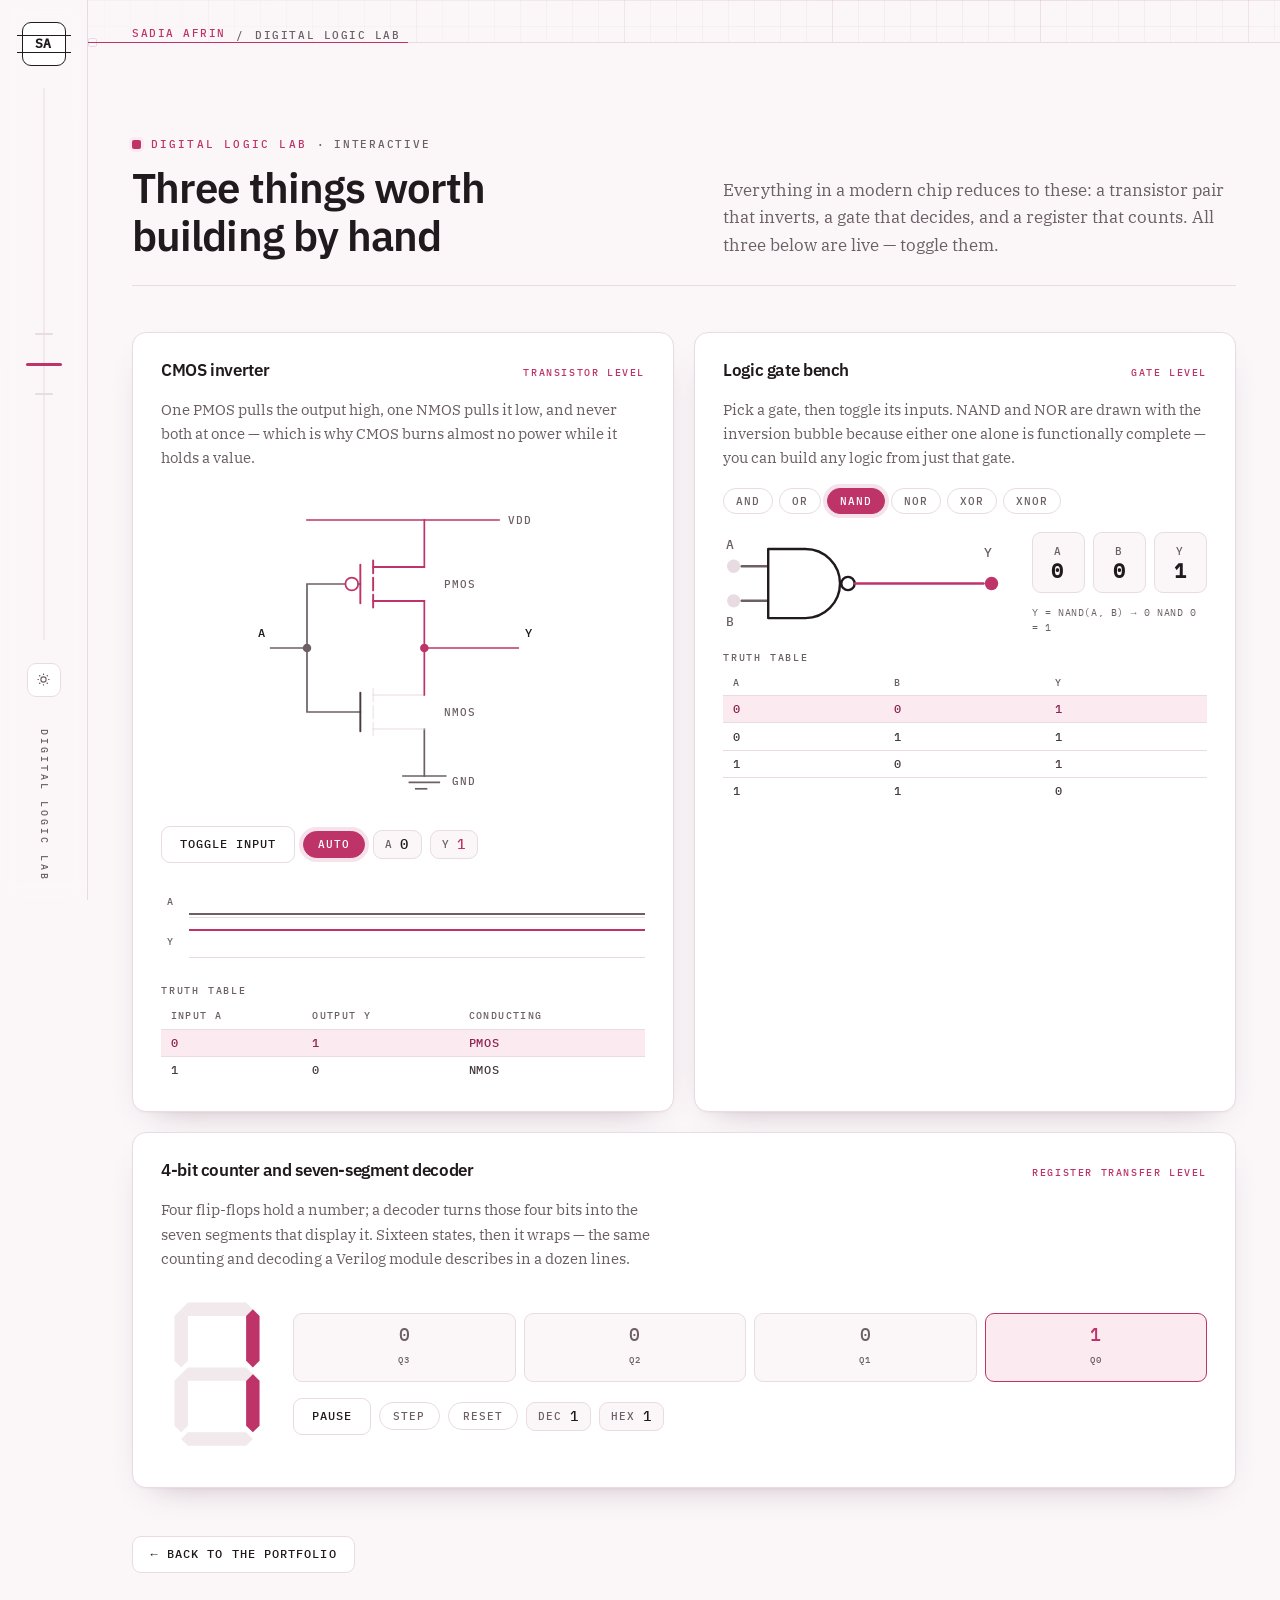
==== lab.html @ 7938e973 "Add files via upload" ====
<!doctype html>
<html lang="en">
<head>
<meta charset="utf-8">
<meta name="viewport" content="width=device-width, initial-scale=1">
<title>Digital Logic Lab — Sadia Afrin</title>
<meta name="description" content="Three interactive digital-logic demonstrations: a CMOS inverter at transistor level, a two-input logic gate bench, and a 4-bit counter driving a seven-segment decoder.">
<meta name="author" content="Sadia Afrin">
<meta name="color-scheme" content="light">

<link rel="icon" href="data:image/svg+xml,<svg xmlns='http://www.w3.org/2000/svg' viewBox='0 0 32 32'><rect width='32' height='32' fill='%23FBF7F9'/><rect x='9.5' y='9.5' width='13' height='13' fill='none' stroke='%23BE3468' stroke-width='2.4'/><g stroke='%23BE3468' stroke-width='2.4' stroke-linecap='round'><path d='M13 4.5v5M19 4.5v5M13 22.5v5M19 22.5v5M4.5 13h5M4.5 19h5M22.5 13h5M22.5 19h5'/></g></svg>">

<meta property="og:type" content="article">
<meta property="og:title" content="Digital Logic Lab — Sadia Afrin">
<meta property="og:description" content="A CMOS inverter, a logic gate bench and a 4-bit counter — all live and interactive.">
<meta property="og:locale" content="en_GB">
<meta name="twitter:card" content="summary">

<link rel="stylesheet" href="css/fonts.css">
<link rel="stylesheet" href="css/styles.css">
</head>
<body>
<script>document.documentElement.className = 'html-js';</script>

<a class="skip" href="#main">Skip to content</a>
<div class="substrate" aria-hidden="true"></div>
<div class="progress" id="progress" aria-hidden="true"></div>

<!-- ===================== PAD-RING RAIL (desktop) ===================== -->
<nav class="rail" aria-label="Sections">
  <a class="rail-die" href="index.html" aria-label="Back to the portfolio">SA</a>
  <div class="rail-bus" id="bus">
    <a class="pin" href="#inverter"><span class="pin-bar"></span><span class="pin-label">Inverter</span></a>
    <a class="pin" href="#gates"><span class="pin-bar"></span><span class="pin-label">Gates</span></a>
    <a class="pin" href="#counter"><span class="pin-bar"></span><span class="pin-label">Counter</span></a>
  </div>
  <button class="theme-btn" type="button" data-theme-toggle aria-label="Switch to dark theme">
    <svg class="i-sun" viewBox="0 0 24 24" fill="none" stroke="currentColor" stroke-width="1.8" aria-hidden="true"><circle cx="12" cy="12" r="4.2"/><path d="M12 2.4v2.2M12 19.4v2.2M2.4 12h2.2M19.4 12h2.2M5.2 5.2l1.6 1.6M17.2 17.2l1.6 1.6M18.8 5.2l-1.6 1.6M6.8 17.2l-1.6 1.6"/></svg>
    <svg class="i-moon" viewBox="0 0 24 24" fill="none" stroke="currentColor" stroke-width="1.8" aria-hidden="true"><path d="M20 14.2A8.2 8.2 0 0 1 9.8 4a8.2 8.2 0 1 0 10.2 10.2Z"/></svg>
  </button>
  <p class="rail-mark">Digital logic lab</p>
</nav>

<!-- ===================== TOP BAR (mobile) ===================== -->
<div class="topbar">
  <a class="topbar-name" href="index.html">&#8592; S. Afrin</a>
  <nav class="topbar-links" aria-label="Sections">
    <a href="#inverter">Inverter</a>
    <a href="#gates">Gates</a>
    <a href="#counter">Counter</a>
  </nav>
  <button class="theme-btn" type="button" data-theme-toggle aria-label="Switch to dark theme">
    <svg class="i-sun" viewBox="0 0 24 24" fill="none" stroke="currentColor" stroke-width="1.8" aria-hidden="true"><circle cx="12" cy="12" r="4.2"/><path d="M12 2.4v2.2M12 19.4v2.2M2.4 12h2.2M19.4 12h2.2M5.2 5.2l1.6 1.6M17.2 17.2l1.6 1.6M18.8 5.2l-1.6 1.6M6.8 17.2l-1.6 1.6"/></svg>
    <svg class="i-moon" viewBox="0 0 24 24" fill="none" stroke="currentColor" stroke-width="1.8" aria-hidden="true"><path d="M20 14.2A8.2 8.2 0 0 1 9.8 4a8.2 8.2 0 1 0 10.2 10.2Z"/></svg>
  </button>
</div>

<div class="shell">
<main id="main">
  <div class="wrap">
    <nav class="crumb" aria-label="Breadcrumb">
      <a href="index.html">Sadia Afrin</a><span aria-hidden="true">/</span><span>Digital logic lab</span>
    </nav>
  </div>

<section class="block" id="lab" aria-labelledby="lab-h">
  <div class="wrap">
    <div class="lab-intro">
      <div class="block-head rv" style="margin-bottom:0">
        <p class="eyebrow">Digital logic lab <span class="dim">· interactive</span></p>
        <h1 id="lab-h">Three things worth building by hand</h1>
      </div>
      <p class="block-note rv" style="--d:80ms">Everything in a modern chip reduces to these: a transistor pair that inverts, a gate that decides, and a register that counts. All three below are live — toggle them.</p>
    </div>

    <div class="lab">

      <!-- 1 — CMOS inverter -->
      <div class="macro bench rv" id="inverter">
        <div class="bench-head">
          <h3>CMOS inverter</h3>
          <p class="bench-tag">Transistor level</p>
        </div>
        <p class="lead">One PMOS pulls the output high, one NMOS pulls it low, and never both at once — which is why CMOS burns almost no power while it holds a value.</p>

        <svg class="inv-svg" id="inv-svg" viewBox="0 0 300 300" role="img" aria-labelledby="inv-t inv-d">
          <title id="inv-t">CMOS inverter schematic</title>
          <desc id="inv-d">A PMOS transistor connected to VDD and an NMOS transistor connected to ground, sharing an input gate A and an output node Y.</desc>

          <path class="w w-hi" d="M60 30 H240"/>
          <path class="w w-hi" d="M170 30 V74"/>
          <text class="slab" x="248" y="34">VDD</text>

          <path class="w" d="M150 270 H190"/>
          <path class="w" d="M156 276 H184"/>
          <path class="w" d="M162 282 H172"/>
          <path class="w" d="M170 226 V270"/>
          <text class="slab" x="196" y="278">GND</text>

          <path id="w-in" class="w" d="M26 150 H60 M60 90 V210 M60 90 H96 M60 210 H110"/>
          <circle id="n-in" class="node" cx="60" cy="150" r="4"/>
          <text class="slab-b" x="14" y="140">A</text>

          <g id="pmos">
            <circle class="bub" cx="102" cy="90" r="6"/>
            <path class="w" d="M108 90 H110"/>
            <path class="gate" d="M110 72 V108"/>
            <path class="dev" d="M122 68 V80 M122 84 V96 M122 100 V112"/>
            <path class="dev" d="M122 74 H170 M122 106 H170"/>
            <text class="slab" x="188" y="94">PMOS</text>
          </g>

          <g id="nmos">
            <path class="gate" d="M110 192 V228"/>
            <path class="dev" d="M122 188 V200 M122 204 V216 M122 220 V232"/>
            <path class="dev" d="M122 194 H170 M122 226 H170"/>
            <text class="slab" x="188" y="214">NMOS</text>
          </g>

          <path id="w-out" class="w" d="M170 106 V194 M170 150 H258"/>
          <circle id="n-out" class="node" cx="170" cy="150" r="4"/>
          <text class="slab-b" x="264" y="140">Y</text>

          <circle id="pulse" r="4.5" fill="var(--resist)" opacity="0"></circle>
        </svg>

        <div class="ctl">
          <button class="btn" type="button" id="inv-toggle">Toggle input</button>
          <button class="fbtn" type="button" id="inv-auto" aria-pressed="true">Auto</button>
          <span class="lvl">A <b id="lvl-a">0</b></span>
          <span class="lvl">Y <b id="lvl-y" class="hi">1</b></span>
        </div>

        <canvas class="wave" id="wave" aria-hidden="true"></canvas>

        <table class="tt">
          <caption>Truth table</caption>
          <thead><tr><th scope="col">Input A</th><th scope="col">Output Y</th><th scope="col">Conducting</th></tr></thead>
          <tbody>
            <tr id="tt0"><td>0</td><td>1</td><td>PMOS</td></tr>
            <tr id="tt1"><td>1</td><td>0</td><td>NMOS</td></tr>
          </tbody>
        </table>
      </div>

      <!-- 2 — gate bench -->
      <div class="macro bench rv" id="gates" style="--d:100ms">
        <div class="bench-head">
          <h3>Logic gate bench</h3>
          <p class="bench-tag">Gate level</p>
        </div>
        <p class="lead">Pick a gate, then toggle its inputs. NAND and NOR are drawn with the inversion bubble because either one alone is functionally complete — you can build any logic from just that gate.</p>

        <div class="gate-pick" role="group" aria-label="Choose a logic gate">
          <button class="gbtn" type="button" data-gate="AND" aria-pressed="false">AND</button>
          <button class="gbtn" type="button" data-gate="OR" aria-pressed="false">OR</button>
          <button class="gbtn" type="button" data-gate="NAND" aria-pressed="true">NAND</button>
          <button class="gbtn" type="button" data-gate="NOR" aria-pressed="false">NOR</button>
          <button class="gbtn" type="button" data-gate="XOR" aria-pressed="false">XOR</button>
          <button class="gbtn" type="button" data-gate="XNOR" aria-pressed="false">XNOR</button>
        </div>

        <div class="gate-stage">
          <svg class="gate-svg" viewBox="0 0 220 76" role="img" aria-label="Two-input logic gate symbol with live input and output states">
            <path class="gwire" id="gw-a" d="M14 25 H34"/>
            <path class="gwire" id="gw-b" d="M14 51 H34"/>
            <path class="gbody" id="g-body" d=""/>
            <path id="g-xor" d="" fill="none" stroke="var(--ink)" stroke-width="1.8"/>
            <circle class="gbody" id="g-bub" cx="96" cy="38" r="5"/>
            <path class="gwire" id="gw-y" d=""/>
            <circle class="gled" id="gl-a" cx="8" cy="25" r="5"/>
            <circle class="gled" id="gl-b" cx="8" cy="51" r="5"/>
            <circle class="gled" id="gl-y" cx="202" cy="38" r="5"/>
            <text class="slab" x="2" y="12">A</text>
            <text class="slab" x="2" y="70">B</text>
            <text class="slab" x="196" y="18">Y</text>
          </svg>

          <div>
            <div class="toggles">
              <button class="tgl" type="button" id="tgl-a" aria-pressed="false">A<b id="g-va">0</b></button>
              <button class="tgl" type="button" id="tgl-b" aria-pressed="false">B<b id="g-vb">0</b></button>
              <span class="tgl" style="cursor:default">Y<b id="g-vy">1</b></span>
            </div>
            <p class="chart-note" id="g-expr" aria-live="polite" style="margin-top:.75rem"></p>
          </div>
        </div>

        <table class="tt" id="g-tt">
          <caption>Truth table</caption>
          <thead><tr><th scope="col">A</th><th scope="col">B</th><th scope="col">Y</th></tr></thead>
          <tbody>
            <tr><td>0</td><td>0</td><td>1</td></tr>
            <tr><td>0</td><td>1</td><td>1</td></tr>
            <tr><td>1</td><td>0</td><td>1</td></tr>
            <tr><td>1</td><td>1</td><td>0</td></tr>
          </tbody>
        </table>
      </div>

      <!-- 3 — counter -->
      <div class="macro bench bench-wide rv" id="counter">
        <div class="bench-head">
          <h3>4-bit counter and seven-segment decoder</h3>
          <p class="bench-tag">Register transfer level</p>
        </div>
        <p class="lead">Four flip-flops hold a number; a decoder turns those four bits into the seven segments that display it. Sixteen states, then it wraps — the same counting and decoding a Verilog module describes in a dozen lines.</p>

        <div class="count-stage">
          <svg class="seg-svg" viewBox="0 0 100 152" role="img" aria-label="Seven-segment display showing the current counter value">
            <polygon class="seg" id="seg-a" points="24,12 76,12 82,18 76,24 24,24 18,18"/>
            <polygon class="seg" id="seg-b" points="76,24 82,18 88,24 88,64 82,70 76,64"/>
            <polygon class="seg" id="seg-c" points="76,82 82,76 88,82 88,122 82,128 76,122"/>
            <polygon class="seg" id="seg-d" points="24,128 76,128 82,134 76,140 24,140 18,134"/>
            <polygon class="seg" id="seg-e" points="12,82 18,76 24,82 24,122 18,128 12,122"/>
            <polygon class="seg" id="seg-f" points="12,24 18,18 24,24 24,64 18,70 12,64"/>
            <polygon class="seg" id="seg-g" points="24,70 76,70 82,76 76,82 24,82 18,76"/>
          </svg>

          <div>
            <div class="bits">
              <span class="bit"><b>0</b><span>Q3</span></span>
              <span class="bit"><b>0</b><span>Q2</span></span>
              <span class="bit"><b>0</b><span>Q1</span></span>
              <span class="bit"><b>0</b><span>Q0</span></span>
            </div>
            <div class="ctl" style="margin-top:1rem">
              <button class="btn" type="button" id="cnt-play" aria-pressed="true">Pause</button>
              <button class="fbtn" type="button" id="cnt-step">Step</button>
              <button class="fbtn" type="button" id="cnt-zero">Reset</button>
              <span class="lvl">DEC <b id="cnt-dec">0</b></span>
              <span class="lvl">HEX <b id="cnt-hex">0</b></span>
            </div>
          </div>
        </div>
      </div>

    </div>

    <p class="lab-back"><a class="btn" href="index.html">&#8592; Back to the portfolio</a></p>
  </div>
</section>
</main>
</div>

<button class="to-top" id="to-top" type="button" aria-label="Back to top">
  <svg viewBox="0 0 24 24" fill="none" stroke="currentColor" stroke-width="2" aria-hidden="true"><path d="M12 19V5M5 12l7-7 7 7"/></svg>
</button>

<script src="js/main.js"></script>
</body>
</html>
---- css/fonts.css ----
@font-face{font-family:'Plex Sans';font-style:normal;font-weight:100 700;font-display:swap;src:url([data-uri]) format('woff2')}
@font-face{font-family:'Plex Serif';font-style:normal;font-weight:400;font-display:swap;src:url([data-uri]) format('woff2')}
@font-face{font-family:'Plex Serif';font-style:italic;font-weight:400;font-display:swap;src:url([data-uri]) format('woff2')}
@font-face{font-family:'Plex Serif';font-style:normal;font-weight:500;font-display:swap;src:url([data-uri]) format('woff2')}
@font-face{font-family:'Plex Mono';font-style:normal;font-weight:400;font-display:swap;src:url([data-uri]) format('woff2')}
@font-face{font-family:'Plex Mono';font-style:normal;font-weight:500;font-display:swap;src:url([data-uri]) format('woff2')}
---- css/styles.css ----
/* ==========================================================================
   Sadia Afrin — portfolio
   Light is the design: the complete palette lives on bare :root so the
   un-stamped (system) state renders light for everyone. A separately
   designed dark variant applies only on an explicit data-theme="dark".
   ========================================================================== */

:root{
  color-scheme: light;

  --wafer:#FBF7F9;          /* page ground — near-white, faint rose bias */
  --wafer-2:#F3ECEF;        /* recessed ground */
  --die:#FFFFFF;            /* panel surface */
  --ink:#20191D;            /* primary text — plum-biased near-black */
  --ink-2:#463B41;          /* secondary text */
  --graphite:#6C6066;       /* muted text */
  --trace:#E8DCE2;          /* hairlines, borders */
  --trace-2:#F2E9ED;        /* faint rules, tracks */
  --resist:#BE3468;         /* ACCENT — positive photoresist magenta */
  --resist-deep:#8E2450;    /* accent, dense text */
  --resist-wash:#FBEBF1;    /* accent fill */
  --m1:#2E6389;             /* data only — metal-1 blue */
  --m1-wash:#E9F1F7;
  --diff:#3D7C61;           /* data only — diffusion green */
  --diff-wash:#E8F3ED;

  --grid-minor:rgba(32,25,29,.045);
  --grid-major:rgba(190,52,104,.075);
  --glow:rgba(190,52,104,.16);
  --ring:rgba(190,52,104,.14);
  --shadow:0 1px 2px rgba(32,25,29,.03), 0 14px 34px -22px rgba(74,32,52,.42);
  --shadow-lift:0 1px 2px rgba(32,25,29,.04), 0 24px 48px -24px rgba(74,32,52,.46);

  --sans:'Plex Sans', ui-sans-serif, system-ui, -apple-system, 'Segoe UI', Arial, sans-serif;
  --serif:'Plex Serif', ui-serif, Georgia, 'Times New Roman', serif;
  --mono:'Plex Mono', ui-monospace, 'Cascadia Mono', Consolas, 'Courier New', monospace;

  --radius:14px;
  --radius-sm:9px;
  --rail:0px;
  --gut:clamp(1.25rem, 4vw, 2.75rem);
  --maxw:1200px;
  --pace:clamp(4rem, 7.5vw, 7rem);
  --ease:cubic-bezier(.22,1,.36,1);
}

:root[data-theme="dark"]{
  color-scheme: dark;

  --wafer:#141014;
  --wafer-2:#0E0B0E;
  --die:#1C161A;
  --ink:#F5EFF2;
  --ink-2:#D8CBD1;
  --graphite:#A2939B;
  --trace:#342A2F;
  --trace-2:#241D21;
  --resist:#F4759F;
  --resist-deep:#FFA9C5;
  --resist-wash:#2C1B23;
  --m1:#7FB8DF;
  --m1-wash:#182430;
  --diff:#7DCBA7;
  --diff-wash:#152A22;

  --grid-minor:rgba(245,239,242,.045);
  --grid-major:rgba(244,117,159,.09);
  --glow:rgba(244,117,159,.2);
  --ring:rgba(244,117,159,.18);
  --shadow:0 1px 2px rgba(0,0,0,.35), 0 16px 40px -24px rgba(0,0,0,.85);
  --shadow-lift:0 1px 2px rgba(0,0,0,.4), 0 28px 56px -26px rgba(0,0,0,.9);
}

@media (min-width:1080px){ :root{ --rail:88px; } }

/* ==========================================================================
   BASE
   ========================================================================== */
*,*::before,*::after{ box-sizing:border-box; }

html{ -webkit-text-size-adjust:100%; scroll-behavior:smooth; scroll-padding-top:5.5rem; }
@media (min-width:1080px){ html{ scroll-padding-top:2rem; } }

body{
  margin:0;
  background:var(--wafer);
  color:var(--ink);
  font-family:var(--sans);
  font-size:1rem;
  line-height:1.62;
  font-feature-settings:"kern" 1,"liga" 1;
  -webkit-font-smoothing:antialiased;
  text-rendering:optimizeLegibility;
  overflow-x:hidden;
}

h1,h2,h3,h4{ margin:0; font-weight:600; letter-spacing:-.022em; text-wrap:balance; line-height:1.14; }
p{ margin:0; }
ul{ margin:0; padding:0; list-style:none; }
a{ color:inherit; }
figure{ margin:0; }

::selection{ background:var(--resist); color:#fff; }
:focus-visible{ outline:2px solid var(--resist); outline-offset:3px; border-radius:3px; }

.vh{
  position:absolute; width:1px; height:1px; padding:0; margin:-1px;
  overflow:hidden; clip:rect(0 0 0 0); white-space:nowrap; border:0;
}

.skip{
  position:fixed; top:.6rem; left:.6rem; z-index:400;
  transform:translateY(-200%);
  background:var(--ink); color:var(--wafer);
  padding:.6rem 1rem; border-radius:var(--radius-sm);
  font:500 .8125rem/1 var(--mono); letter-spacing:.06em; text-transform:uppercase;
  text-decoration:none;
}
.skip:focus-visible{ transform:translateY(0); }

.substrate{
  position:fixed; inset:0; z-index:0; pointer-events:none;
  background-image:
    linear-gradient(var(--grid-minor) 1px, transparent 1px),
    linear-gradient(90deg, var(--grid-minor) 1px, transparent 1px),
    linear-gradient(var(--grid-major) 1px, transparent 1px),
    linear-gradient(90deg, var(--grid-major) 1px, transparent 1px);
  background-size:26px 26px, 26px 26px, 208px 208px, 208px 208px;
  -webkit-mask-image:radial-gradient(115% 78% at 78% 0%, #000 0%, rgba(0,0,0,.32) 55%, transparent 88%);
  mask-image:radial-gradient(115% 78% at 78% 0%, #000 0%, rgba(0,0,0,.32) 55%, transparent 88%);
}

.progress{
  position:fixed; top:0; left:0; height:2px; z-index:120; width:var(--p,0%);
  background:linear-gradient(90deg, var(--resist-deep), var(--resist));
  transition:width .12s linear; pointer-events:none;
}

/* ==========================================================================
   BOOT — power-on self test
   The overlay clears itself with a pure CSS animation, so a JavaScript
   failure can never leave the page trapped behind it.
   ========================================================================== */
.boot{
  position:fixed; inset:0; z-index:300;
  display:grid; place-items:center;
  background:var(--wafer);
  animation:bootOut .5s ease 1.55s forwards;
}
@keyframes bootOut{ to{ opacity:0; visibility:hidden; } }
.boot-inner{ display:flex; flex-direction:column; align-items:center; gap:1.15rem; width:min(78%,300px); }
.boot-die{ width:64px; height:64px; }
.boot-die rect{ fill:none; stroke:var(--trace); stroke-width:2; }
.boot-die .core{ stroke:var(--resist); stroke-dasharray:132; stroke-dashoffset:132; animation:bootDraw 1.2s var(--ease) forwards; }
@keyframes bootDraw{ to{ stroke-dashoffset:0; } }
.boot-die line{ stroke:var(--trace); stroke-width:2; stroke-linecap:round; }
.boot-bar{ position:relative; width:100%; height:2px; background:var(--trace); overflow:hidden; border-radius:2px; }
.boot-bar i{ position:absolute; top:0; bottom:0; left:0; width:0; background:var(--resist); animation:bootFill 1.4s var(--ease) forwards; }
@keyframes bootFill{ to{ width:100%; } }
.boot-log{
  font:500 .6875rem/1.7 var(--mono); letter-spacing:.14em; text-transform:uppercase;
  color:var(--graphite); text-align:center; min-height:1.7em;
}

/* ==========================================================================
   PAD-RING RAIL (desktop)
   ========================================================================== */
.rail{
  display:none;
  position:fixed; top:0; left:0; bottom:0; width:var(--rail); z-index:60;
  border-right:1px solid var(--trace);
  background:color-mix(in srgb, var(--wafer) 88%, transparent);
  -webkit-backdrop-filter:blur(9px); backdrop-filter:blur(9px);
  flex-direction:column; align-items:center; padding:1.35rem 0 1.15rem;
}
@media (min-width:1080px){ .rail{ display:flex; } }

.rail-die{
  position:relative; width:44px; height:44px; flex:none;
  display:grid; place-items:center;
  border:1px solid var(--ink); border-radius:var(--radius-sm);
  background:var(--die); color:var(--ink);
  font:600 .8125rem/1 var(--mono); letter-spacing:.06em; text-decoration:none;
  transition:background .25s ease, color .25s ease, border-color .25s ease, box-shadow .25s ease;
}
.rail-die::before,.rail-die::after{ content:""; position:absolute; left:-6px; right:-6px; height:1px; background:var(--ink); }
.rail-die::before{ top:12px; }
.rail-die::after{ bottom:12px; }
.rail-die:hover{ background:var(--resist); border-color:var(--resist); color:#fff; box-shadow:0 0 0 5px var(--ring); }

.rail-bus{
  position:relative; flex:1;
  display:flex; flex-direction:column; align-items:center; justify-content:center;
  gap:.5rem; width:100%; margin:1.4rem 0;
}
.rail-bus::before{ content:""; position:absolute; top:0; bottom:0; left:50%; width:1px; transform:translateX(-.5px); background:var(--trace); }
.rail-bus::after{
  content:""; position:absolute; top:0; left:50%; width:1px; height:var(--scan,0%);
  transform:translateX(-.5px);
  background:linear-gradient(180deg, transparent, var(--resist));
  transition:height .3s var(--ease);
}
.pin{ position:relative; z-index:1; display:flex; align-items:center; justify-content:center; width:100%; height:22px; text-decoration:none; }
.pin-bar{ display:block; width:18px; height:2px; border-radius:2px; background:var(--trace); transition:width .28s var(--ease), background .28s ease; }
.pin:hover .pin-bar{ width:32px; background:var(--graphite); }
.pin[aria-current="true"] .pin-bar{ width:36px; height:3px; background:var(--resist); }
.pin-label{
  position:absolute; left:calc(100% - 6px); top:50%; transform:translate(-8px,-50%);
  white-space:nowrap; pointer-events:none; opacity:0;
  background:var(--ink); color:var(--wafer);
  padding:.3rem .6rem; border-radius:var(--radius-sm);
  font:500 .625rem/1 var(--mono); letter-spacing:.12em; text-transform:uppercase;
  transition:opacity .2s ease, transform .2s ease;
}
.pin:hover .pin-label,.pin:focus-visible .pin-label{ opacity:1; transform:translate(0,-50%); }
.rail-mark{ writing-mode:vertical-rl; font:500 .625rem/1 var(--mono); letter-spacing:.3em; text-transform:uppercase; color:var(--graphite); margin-top:1rem; }

.theme-btn{
  flex:none; width:34px; height:34px; margin-bottom:1rem;
  display:grid; place-items:center;
  border:1px solid var(--trace); border-radius:var(--radius-sm);
  background:var(--die); color:var(--graphite); cursor:pointer; padding:0;
  transition:color .2s ease, border-color .2s ease, box-shadow .2s ease;
}
.theme-btn:hover{ color:var(--resist); border-color:var(--resist); box-shadow:0 0 0 4px var(--ring); }
.theme-btn svg{ width:15px; height:15px; }
.theme-btn .i-moon{ display:none; }
:root[data-theme="dark"] .theme-btn .i-sun{ display:none; }
:root[data-theme="dark"] .theme-btn .i-moon{ display:block; }

/* ==========================================================================
   TOP BAR (mobile)
   ========================================================================== */
.topbar{
  position:sticky; top:0; z-index:60;
  display:flex; align-items:center; gap:.75rem; padding:.6rem var(--gut);
  border-bottom:1px solid var(--trace);
  background:color-mix(in srgb, var(--wafer) 92%, transparent);
  -webkit-backdrop-filter:blur(9px); backdrop-filter:blur(9px);
}
@media (min-width:1080px){ .topbar{ display:none; } }
.topbar-name{ font:600 .8125rem/1 var(--mono); letter-spacing:.1em; text-transform:uppercase; text-decoration:none; color:var(--ink); flex:none; }
.topbar-links{ display:flex; gap:.25rem; overflow-x:auto; flex:1; scrollbar-width:none; -ms-overflow-style:none; }
.topbar-links::-webkit-scrollbar{ display:none; }
.topbar-links a{
  flex:none; padding:.3rem .55rem; text-decoration:none; border-radius:var(--radius-sm);
  font:500 .625rem/1.6 var(--mono); letter-spacing:.1em; text-transform:uppercase;
  color:var(--graphite); border:1px solid transparent;
}
.topbar-links a[aria-current="true"]{ color:var(--resist); border-color:var(--trace); background:var(--resist-wash); }
.topbar .theme-btn{ margin:0; width:30px; height:30px; }

/* ==========================================================================
   SHELL & BAND RHYTHM
   ========================================================================== */
.shell{ position:relative; z-index:1; margin-left:var(--rail); }
.wrap{ width:min(100% - (var(--gut) * 2), var(--maxw)); margin-inline:auto; }

.block{ position:relative; padding-block:var(--pace); border-top:1px solid var(--trace); background:var(--wafer); }
.block-alt{ background:var(--wafer-2); }
.block::before{ content:""; position:absolute; top:-5px; left:0; width:9px; height:9px; border-radius:2px; background:var(--wafer); border:1px solid var(--trace); }
.block-alt::before{ background:var(--wafer-2); }
.block::after{ content:""; position:absolute; top:-1px; left:0; width:0; height:1px; background:var(--resist); transition:width 1.1s var(--ease); }
.block.on::after{ width:min(38%, 320px); }

.block-head{
  display:flex; flex-direction:column; gap:.9rem;
  padding-bottom:clamp(1.15rem,2.2vw,1.6rem);
  margin-bottom:clamp(2rem,3.6vw,2.9rem);
  border-bottom:1px solid var(--trace);
}
.block-head h1,.block-head h2{ font-size:clamp(1.75rem,3.6vw,2.6rem); max-width:24ch; }
.block-note{ font-family:var(--serif); font-size:1.0625rem; color:var(--graphite); max-width:62ch; }

.eyebrow{
  display:flex; align-items:center; gap:.6rem;
  font:500 .6875rem/1 var(--mono); letter-spacing:.2em; text-transform:uppercase; color:var(--resist);
}
.eyebrow::before{ content:""; width:9px; height:9px; flex:none; border-radius:2px; background:var(--resist); box-shadow:0 0 0 3px var(--resist-wash); }
.eyebrow .dim{ color:var(--graphite); letter-spacing:.16em; }

/* the shared panel */
.macro{
  position:relative; background:var(--die);
  border:1px solid var(--trace); border-radius:var(--radius);
  box-shadow:var(--shadow);
}

/* ==========================================================================
   HERO
   ========================================================================== */
.hero{ position:relative; padding-block:clamp(3rem,7vw,5.5rem) clamp(2.5rem,5vw,4rem); overflow:hidden; }
#routes{
  position:absolute; inset:0; width:100%; height:100%; z-index:0; pointer-events:none; opacity:.5;
  -webkit-mask-image:linear-gradient(100deg, transparent 0%, transparent 30%, #000 78%);
  mask-image:linear-gradient(100deg, transparent 0%, transparent 30%, #000 78%);
}
@media (min-width:900px){ #routes{ opacity:.95; } }
.hero::after{
  content:""; position:absolute; inset:0; z-index:0; pointer-events:none;
  background:radial-gradient(320px 320px at var(--px,60%) var(--py,35%), var(--glow), transparent 72%);
  opacity:0; transition:opacity .5s ease;
}
.hero.probe::after{ opacity:1; }
.hero .wrap{ position:relative; z-index:1; }

.hero-top{ display:flex; flex-wrap:wrap; align-items:center; gap:.75rem 1.25rem; margin-bottom:clamp(1.25rem,3vw,2rem); }
.locus{ font:500 .6875rem/1 var(--mono); letter-spacing:.16em; text-transform:uppercase; color:var(--graphite); }
.status{
  display:inline-flex; align-items:center; gap:.5rem; padding:.35rem .75rem;
  border:1px solid var(--trace); border-radius:999px; background:var(--die);
  font:500 .6875rem/1 var(--mono); letter-spacing:.1em; text-transform:uppercase; color:var(--ink-2);
}
.status .led{ width:7px; height:7px; flex:none; border-radius:50%; background:var(--resist); box-shadow:0 0 0 0 var(--glow); animation:led 2.4s ease-out infinite; }
@keyframes led{ 0%{ box-shadow:0 0 0 0 var(--glow); } 70%{ box-shadow:0 0 0 9px rgba(0,0,0,0); } 100%{ box-shadow:0 0 0 0 rgba(0,0,0,0); } }

/* terminal greeting */
.term{ display:inline-flex; align-items:center; gap:.4rem; margin-bottom:.9rem; font:500 .8125rem/1 var(--mono); letter-spacing:.08em; color:var(--graphite); }
.term b{ color:var(--resist); font-weight:500; }
.term i{ display:block; width:7px; height:14px; background:var(--resist); animation:caret 1.05s step-end infinite; }
@keyframes caret{ 0%,100%{ opacity:1; } 50%{ opacity:0; } }

.name{ font-size:clamp(2.9rem,10.4vw,7rem); font-weight:700; letter-spacing:-.045em; line-height:.94; margin-bottom:.85rem; }
.name .ch{ display:inline-block; will-change:transform,opacity; }
.name .sp{ display:inline-block; width:.3em; }
.html-js .name .ch{ opacity:0; transform:translateY(.42em) rotate(1.5deg); }
.name .ch.lit{ opacity:1; transform:none; transition:opacity .5s ease, transform .62s cubic-bezier(.2,.85,.25,1); }

.hero-role{
  min-height:1.5em; margin-bottom:1.15rem;
  font:500 clamp(.875rem,1.7vw,1.0625rem)/1.5 var(--mono);
  letter-spacing:.1em; text-transform:uppercase; color:var(--resist);
  transition:opacity .3s ease;
}
.hero-role.swap{ opacity:0; }

.tagline{
  font-family:var(--serif); font-size:clamp(1.0625rem,1.9vw,1.3125rem); line-height:1.55;
  color:var(--ink-2); max-width:48ch; margin-bottom:clamp(1.6rem,3vw,2.25rem);
}
.tagline b{ font-weight:500; color:var(--ink); box-shadow:inset 0 -.45em 0 var(--resist-wash); }

.actions{ display:flex; flex-wrap:wrap; gap:.6rem; margin-bottom:1.25rem; }
.btn{
  display:inline-flex; align-items:center; gap:.55rem; padding:.72rem 1.1rem;
  border:1px solid var(--trace); border-radius:var(--radius-sm);
  background:var(--die); color:var(--ink); text-decoration:none; cursor:pointer;
  font:500 .75rem/1 var(--mono); letter-spacing:.09em; text-transform:uppercase;
  transition:transform .2s var(--ease), border-color .2s ease, color .2s ease, background .2s ease, box-shadow .2s ease;
}
.btn svg{ width:14px; height:14px; flex:none; }
.btn:hover{ transform:translateY(-2px); border-color:var(--resist); color:var(--resist); box-shadow:0 0 0 4px var(--ring); }
.btn-solid{ background:var(--ink); border-color:var(--ink); color:var(--wafer); }
.btn-solid:hover{ background:var(--resist); border-color:var(--resist); color:#fff; }

.socials{ display:flex; flex-wrap:wrap; gap:.5rem; margin-bottom:clamp(2rem,4vw,3rem); }
.social{
  display:inline-flex; align-items:center; gap:.5rem; padding:.5rem .85rem;
  border:1px solid var(--trace); border-radius:999px; background:var(--die);
  color:var(--ink-2); text-decoration:none;
  font:500 .6875rem/1 var(--mono); letter-spacing:.08em; text-transform:uppercase;
  transition:transform .2s var(--ease), border-color .2s ease, color .2s ease, box-shadow .2s ease;
}
.social svg{ width:14px; height:14px; flex:none; }
.social:hover{ transform:translateY(-2px); border-color:var(--resist); color:var(--resist); box-shadow:0 0 0 4px var(--ring); }

/* stat cards */
.stats{ display:grid; gap:.85rem; grid-template-columns:repeat(2,minmax(0,1fr)); }
@media (min-width:820px){ .stats{ grid-template-columns:repeat(4,minmax(0,1fr)); } }
.stat{
  padding:1.2rem 1.3rem; display:flex; flex-direction:column; gap:.4rem;
  transition:transform .25s var(--ease), box-shadow .25s ease, border-color .25s ease;
}
.stat:hover{ transform:translateY(-3px); box-shadow:var(--shadow-lift); border-color:color-mix(in srgb, var(--resist) 38%, transparent); }
.stat-n{ font:600 clamp(1.9rem,4vw,2.6rem)/1 var(--sans); letter-spacing:-.04em; color:var(--ink); font-variant-numeric:tabular-nums; }
.stat-n em{ font-style:normal; font-size:.4em; color:var(--resist); margin-left:.15em; letter-spacing:0; }
.stat-l{ font:500 .6875rem/1.45 var(--mono); letter-spacing:.11em; text-transform:uppercase; color:var(--graphite); }

.scroll-cue{ display:none; align-items:center; gap:.6rem; margin-top:1.75rem; font:500 .625rem/1 var(--mono); letter-spacing:.22em; text-transform:uppercase; color:var(--graphite); }
@media (min-width:760px){ .scroll-cue{ display:flex; } }
.scroll-cue i{ display:block; width:1px; height:34px; background:linear-gradient(180deg,var(--resist),transparent); animation:drop 2.2s ease-in-out infinite; }
@keyframes drop{ 0%,100%{ transform:scaleY(.35); transform-origin:top; } 50%{ transform:scaleY(1); transform-origin:top; } }

/* ==========================================================================
   SIGNAL BUS TICKER
   ========================================================================== */
.bus-strip{ overflow:hidden; border-block:1px solid var(--trace); background:var(--die); padding:.7rem 0; }
.bus-track{ display:flex; width:max-content; animation:bus 52s linear infinite; }
.bus-track:hover{ animation-play-state:paused; }
@keyframes bus{ from{ transform:translate3d(0,0,0); } to{ transform:translate3d(-50%,0,0); } }
.bus-seq{ display:flex; align-items:center; gap:1.75rem; padding-right:1.75rem; }
.bus-seq span{ font:500 .75rem/1 var(--mono); letter-spacing:.14em; text-transform:uppercase; color:var(--graphite); white-space:nowrap; }
.bus-seq b{ display:block; width:5px; height:5px; border-radius:1px; background:var(--resist); flex:none; }

/* ==========================================================================
   SHARED SMALL PARTS
   ========================================================================== */
.chips{ display:flex; flex-wrap:wrap; gap:.35rem; }
.chip{
  display:inline-block; padding:.28rem .6rem; border-radius:999px;
  border:1px solid var(--trace-2); background:var(--wafer);
  font:400 .6875rem/1.4 var(--mono); letter-spacing:.03em; color:var(--ink-2);
  transition:border-color .2s ease, color .2s ease, background .2s ease, transform .2s ease;
}
.chip:hover{ border-color:var(--resist); color:var(--resist); background:var(--resist-wash); transform:translateY(-1px); }

.pad{
  position:relative; display:inline-flex; align-items:center; gap:.45rem;
  padding:.45rem .75rem; border-radius:var(--radius-sm);
  border:1px solid var(--trace); background:var(--wafer); color:var(--ink-2);
  font:500 .8125rem/1 var(--sans); letter-spacing:-.005em;
  transition:border-color .22s ease, color .22s ease, background .22s ease, transform .22s var(--ease), box-shadow .22s ease;
}
.pad::before{ content:""; width:5px; height:5px; border-radius:1px; flex:none; background:var(--trace); transition:background .22s ease; }
.pad:hover{ border-color:var(--resist); color:var(--resist-deep); background:var(--resist-wash); transform:translateY(-2px); box-shadow:0 0 0 4px var(--ring); }
.pad:hover::before{ background:var(--resist); }

.tag{
  padding:.22rem .5rem; border-radius:var(--radius-sm);
  border:1px solid var(--trace-2); background:var(--wafer);
  font:500 .6875rem/1.4 var(--mono); letter-spacing:.04em; color:var(--graphite);
  font-variant-numeric:tabular-nums;
}
.tag-q1{ border-color:color-mix(in srgb, var(--resist) 34%, transparent); color:var(--resist-deep); background:var(--resist-wash); }
.tag-if{ border-color:color-mix(in srgb, var(--m1) 30%, transparent); color:var(--m1); background:var(--m1-wash); }
.tag-cs{ border-color:color-mix(in srgb, var(--diff) 30%, transparent); color:var(--diff); background:var(--diff-wash); }

.bullets{ display:flex; flex-direction:column; gap:.65rem; }
.bullets li{ position:relative; padding-left:1.35rem; font-size:.9375rem; line-height:1.62; color:var(--ink-2); }
.bullets li::before{ content:""; position:absolute; left:0; top:.6em; width:9px; height:1px; background:var(--resist); }
.bullets li::after{ content:""; position:absolute; left:9px; top:calc(.6em - 2px); width:5px; height:5px; border-radius:1px; border:1px solid var(--resist); }

.prose{ font-family:var(--serif); font-size:1.125rem; line-height:1.72; color:var(--ink-2); max-width:64ch; }
.prose + .prose{ margin-top:1.1rem; }
.prose strong{ font-weight:500; color:var(--ink); }

.grid-2{ display:grid; gap:1rem; }
@media (min-width:900px){ .grid-2{ grid-template-columns:repeat(2,minmax(0,1fr)); } }
.grid-auto{ display:grid; gap:1rem; grid-template-columns:repeat(auto-fit,minmax(248px,1fr)); }

/* ==========================================================================
   ABOUT
   ========================================================================== */
.about-grid{ display:grid; gap:clamp(2rem,4vw,3.25rem); align-items:start; }
@media (min-width:940px){ .about-grid{ grid-template-columns:1.12fr .88fr; } }

.lab-card{
  display:grid; grid-template-columns:114px 1fr; gap:1.35rem; align-items:center;
  margin-top:1.85rem; padding:1.3rem 1.45rem; text-decoration:none; color:inherit;
  transition:transform .25s var(--ease), box-shadow .25s ease, border-color .25s ease;
}
.lab-card:hover{ transform:translateY(-3px); box-shadow:var(--shadow-lift); border-color:color-mix(in srgb, var(--resist) 42%, transparent); }
.lab-card .die-art{ width:114px; max-width:none; margin:0; }
.lab-card-txt{ display:flex; flex-direction:column; gap:.4rem; min-width:0; }
.lab-card-txt h3{ font-size:1.0625rem; }
/* targeted by class, not `.lab-card-txt p` — that would outrank .eyebrow and
   overwrite its mono font with the serif stack */
.lab-desc{ font-family:var(--serif); font-size:.9375rem; color:var(--graphite); }
.lab-go{ display:inline-flex; align-items:center; gap:.45rem; margin-top:.3rem; font:500 .6875rem/1 var(--mono); letter-spacing:.14em; text-transform:uppercase; color:var(--resist); }
.lab-go i{ font-style:normal; transition:transform .25s var(--ease); }
.lab-card:hover .lab-go i{ transform:translateX(5px); }
@media (max-width:520px){ .lab-card{ grid-template-columns:1fr; } }

.die-art{ width:100%; max-width:340px; margin:1.5rem auto 0; display:block; }
.die-art .pkg{ fill:var(--die); stroke:var(--ink); stroke-width:1.6; }
.die-art .core{ fill:var(--resist-wash); stroke:var(--resist); stroke-width:1.4; }
.die-art .leg{ stroke:var(--graphite); stroke-width:2.2; stroke-linecap:round; }
.die-art .blk{ fill:none; stroke:var(--resist); stroke-width:1; opacity:.55; }
.die-art .spark{ fill:var(--resist); opacity:0; animation:spark 3.2s ease-in-out infinite; }
@keyframes spark{ 0%,72%,100%{ opacity:0; } 78%,88%{ opacity:1; } }
/* transform-box:fill-box makes transform-origin resolve against the element,
   not the viewBox — without it every SVG scale pivots on the canvas centre. */
.die-art .ring{ fill:none; stroke:var(--resist); stroke-width:1.2; opacity:0; transform-box:fill-box; transform-origin:center; animation:ring 3.2s ease-out infinite; }
@keyframes ring{ 0%{ opacity:.6; transform:scale(.55); } 60%,100%{ opacity:0; transform:scale(1.5); } }

/* ==========================================================================
   RESEARCH INTERESTS
   ========================================================================== */
.focus-card{ padding:1.35rem 1.45rem; display:flex; flex-direction:column; gap:.85rem; transition:transform .25s var(--ease), box-shadow .25s ease, border-color .25s ease; }
.focus-card:hover{ transform:translateY(-3px); box-shadow:var(--shadow-lift); border-color:color-mix(in srgb, var(--resist) 38%, transparent); }
.focus-ico{ width:40px; height:40px; flex:none; display:grid; place-items:center; border-radius:11px; background:var(--resist-wash); color:var(--resist); }
.focus-ico svg{ width:21px; height:21px; }
.focus-card h3{ font-size:1rem; }

/* ==========================================================================
   PUBLICATIONS
   ========================================================================== */
.impact{ display:grid; gap:.85rem; grid-template-columns:repeat(2,minmax(0,1fr)); margin-bottom:clamp(1.5rem,3vw,2.25rem); }
@media (min-width:900px){ .impact{ grid-template-columns:repeat(4,minmax(0,1fr)); } }
.impact-cell{ padding:1.05rem 1.15rem; display:flex; flex-direction:column; gap:.3rem; }
.impact-n{ font:600 1.55rem/1 var(--sans); letter-spacing:-.035em; color:var(--ink); font-variant-numeric:tabular-nums; }
.impact-l{ font:500 .625rem/1.5 var(--mono); letter-spacing:.13em; text-transform:uppercase; color:var(--graphite); }

.charts{ display:grid; gap:1rem; margin-bottom:clamp(1.75rem,3.5vw,2.5rem); }
@media (min-width:760px){ .charts{ grid-template-columns:repeat(2,minmax(0,1fr)); } }
.chart{ padding:1.3rem 1.4rem; display:flex; flex-direction:column; gap:1rem; }
.chart h3{ font:500 .6875rem/1 var(--mono); letter-spacing:.16em; text-transform:uppercase; color:var(--resist); }
.rows{ display:flex; flex-direction:column; gap:.6rem; }
.row{ display:grid; grid-template-columns:6.5rem 1fr 1.5rem; align-items:center; gap:.7rem; }
.row-k{ font:500 .6875rem/1.3 var(--mono); letter-spacing:.08em; text-transform:uppercase; color:var(--graphite); }
.row-track{ position:relative; height:10px; background:var(--trace-2); border-radius:5px; }
.row-fill{ position:absolute; left:0; top:0; bottom:0; width:0; background:var(--resist); border-radius:5px; transition:width 1s var(--ease); }
.row:hover .row-fill{ background:var(--resist-deep); }
.row-v{ font:500 .8125rem/1 var(--mono); color:var(--ink); font-variant-numeric:tabular-nums; text-align:right; }
.chart-note{ font:400 .625rem/1.5 var(--mono); letter-spacing:.06em; color:var(--graphite); }

.filters{ display:flex; flex-wrap:wrap; gap:.4rem; align-items:center; margin-bottom:1.15rem; }
.filters-l{ font:500 .625rem/1 var(--mono); letter-spacing:.18em; text-transform:uppercase; color:var(--graphite); margin-right:.5rem; }
.fbtn{
  padding:.45rem .85rem; cursor:pointer; border-radius:999px;
  border:1px solid var(--trace); background:var(--die); color:var(--graphite);
  font:500 .6875rem/1 var(--mono); letter-spacing:.1em; text-transform:uppercase;
  transition:color .2s ease, border-color .2s ease, background .2s ease, box-shadow .2s ease;
}
.fbtn:hover{ color:var(--ink); border-color:var(--graphite); }
.fbtn[aria-pressed="true"]{ background:var(--resist); border-color:var(--resist); color:#fff; box-shadow:0 0 0 4px var(--ring); }
.fcount{ margin-left:auto; font:500 .6875rem/1 var(--mono); letter-spacing:.08em; color:var(--graphite); font-variant-numeric:tabular-nums; }

.pub-grid{ display:grid; gap:1rem; }
@media (min-width:960px){ .pub-grid{ grid-template-columns:repeat(2,minmax(0,1fr)); } }
.pub{
  position:relative; display:flex; flex-direction:column; gap:.7rem;
  padding:1.4rem 1.5rem;
  transition:transform .25s var(--ease), box-shadow .25s ease, border-color .25s ease, opacity .3s ease;
}
.pub:hover{ transform:translateY(-3px); box-shadow:var(--shadow-lift); border-color:color-mix(in srgb, var(--resist) 38%, transparent); }
.pub.hide{ display:none; }
.pub.fade{ opacity:0; transform:translateY(6px); }
.pub-top{ display:flex; align-items:baseline; justify-content:space-between; gap:1rem; }
.pub-num{ font:600 .75rem/1 var(--mono); letter-spacing:.1em; color:var(--resist); font-variant-numeric:tabular-nums; }
.pub-year{ font:500 .6875rem/1 var(--mono); letter-spacing:.1em; color:var(--graphite); font-variant-numeric:tabular-nums; }
.pub-title{ font-size:1.0625rem; font-weight:600; line-height:1.35; }
.authors{ font-family:var(--serif); font-size:.9375rem; color:var(--graphite); }
.authors b{ font-weight:500; color:var(--ink); box-shadow:inset 0 -1px 0 var(--resist); padding-bottom:1px; }
.jrn{ font:500 .75rem/1.4 var(--mono); letter-spacing:.02em; color:var(--ink-2); }
.pub-meta{ display:flex; flex-wrap:wrap; align-items:center; gap:.35rem .5rem; }
.pub-foot{ display:flex; flex-wrap:wrap; align-items:center; gap:.5rem .85rem; margin-top:auto; padding-top:.5rem; border-top:1px solid var(--trace-2); }
.posdots{ display:inline-flex; gap:3px; align-items:center; }
.posdots i{ display:block; width:7px; height:7px; border-radius:1px; background:var(--trace); }
.posdots i.me{ background:var(--resist); }
.pos-l{ font:500 .6875rem/1 var(--mono); letter-spacing:.09em; text-transform:uppercase; color:var(--ink-2); }
.doi{ font:400 .6875rem/1 var(--mono); letter-spacing:.02em; color:var(--graphite); text-decoration:none; border-bottom:1px solid var(--trace); padding-bottom:2px; transition:color .2s ease, border-color .2s ease; }
.doi:hover{ color:var(--resist); border-color:var(--resist); }

/* ==========================================================================
   PROJECTS
   ========================================================================== */
.proj{ padding:clamp(1.4rem,2.6vw,1.9rem); display:flex; flex-direction:column; gap:1rem; transform-style:preserve-3d; transition:transform .18s ease-out, box-shadow .3s ease; }
.proj:hover{ box-shadow:var(--shadow-lift); }
.proj-kick{ font:500 .625rem/1.5 var(--mono); letter-spacing:.16em; text-transform:uppercase; color:var(--resist); }
.proj h3{ font-size:clamp(1.125rem,1.9vw,1.3125rem); line-height:1.28; max-width:34ch; }

.diagram{ width:100%; height:auto; display:block; border:1px solid var(--trace-2); border-radius:var(--radius-sm); background:var(--wafer); }
.dg-box{ fill:var(--die); stroke:var(--graphite); stroke-width:1.3; }
.dg-box-a{ fill:var(--resist-wash); stroke:var(--resist); stroke-width:1.3; }
.dg-wire{ fill:none; stroke:var(--trace); stroke-width:1.3; }
.dg-t{ font:500 8px var(--mono); letter-spacing:.06em; fill:var(--graphite); }
.dg-t-b{ font:500 8.5px var(--mono); letter-spacing:.06em; fill:var(--ink); }
/* travelling signal packets — hidden entirely where motion paths are unsupported,
   otherwise an un-animatable dot would park itself at the SVG origin */
.dg-pulse{ display:none; }
@supports (offset-path: path('M0 0 H1')){
  .dg-pulse{ display:block; fill:var(--resist); offset-rotate:0deg; animation:flow 3.4s linear infinite; }
}
@keyframes flow{ from{ offset-distance:0%; opacity:0; } 12%,88%{ opacity:1; } to{ offset-distance:100%; opacity:0; } }

.site{ fill:var(--trace); transform-box:fill-box; transform-origin:center; transition:fill .3s ease; }
.site.pick{ fill:var(--resist); animation:pop .6s cubic-bezier(.2,.9,.3,1) backwards; }
.site.pick.d1{ animation-delay:.2s; } .site.pick.d2{ animation-delay:.5s; }
.site.pick.d3{ animation-delay:.8s; } .site.pick.d4{ animation-delay:1.1s; }
@keyframes pop{ from{ transform:scale(0); } to{ transform:scale(1); } }
.halo{ fill:none; stroke:var(--resist); stroke-width:1.2; opacity:0; transform-box:fill-box; transform-origin:center; animation:halo 2.6s ease-out infinite; }
@keyframes halo{ 0%{ opacity:.7; transform:scale(1); } 70%,100%{ opacity:0; transform:scale(4.2); } }

/* ==========================================================================
   EXPERIENCE TIMELINE
   ========================================================================== */
.tl{ position:relative; display:flex; flex-direction:column; gap:1rem; padding-left:1.9rem; }
.tl::before{ content:""; position:absolute; left:5px; top:1rem; bottom:1rem; width:1px; background:var(--trace); }
.tl-item{ position:relative; padding:1.25rem 1.4rem; display:flex; flex-direction:column; gap:.5rem; transition:transform .25s var(--ease), box-shadow .25s ease, border-color .25s ease; }
.tl-item::before{
  content:""; position:absolute; left:-1.9rem; top:1.5rem; width:11px; height:11px; border-radius:50%;
  border:2px solid var(--trace); background:var(--wafer); transition:border-color .25s ease, box-shadow .25s ease;
}
.tl-item:hover{ transform:translateX(3px); box-shadow:var(--shadow-lift); border-color:color-mix(in srgb, var(--resist) 38%, transparent); }
.tl-item:hover::before{ border-color:var(--resist); box-shadow:0 0 0 4px var(--resist-wash); }
.tl-head{ display:flex; flex-wrap:wrap; align-items:baseline; justify-content:space-between; gap:.4rem 1rem; }
.tl-when{ font:500 .6875rem/1 var(--mono); letter-spacing:.12em; text-transform:uppercase; color:var(--resist); }
.tl-item h3{ font-size:1.0625rem; }
.tl-org{ font-family:var(--serif); font-size:.9375rem; color:var(--graphite); }
.tl-item p.d{ font-size:.9375rem; color:var(--ink-2); max-width:66ch; }
.tl-now{ padding:.2rem .55rem; border-radius:999px; background:var(--resist-wash); color:var(--resist-deep); font:500 .5625rem/1.5 var(--mono); letter-spacing:.14em; text-transform:uppercase; }

/* ==========================================================================
   COURSES
   ========================================================================== */
.course{ padding:1.35rem 1.45rem; display:flex; flex-direction:column; gap:.7rem; }
.course-top{ display:flex; flex-wrap:wrap; align-items:baseline; justify-content:space-between; gap:.4rem 1rem; }
.course-code{ font:500 .75rem/1 var(--mono); letter-spacing:.1em; color:var(--resist); }
.course-when{ font:500 .625rem/1 var(--mono); letter-spacing:.12em; text-transform:uppercase; color:var(--graphite); }
.course h3{ font-size:1.0625rem; }
.course p{ font-size:.9375rem; color:var(--ink-2); line-height:1.62; }

/* ==========================================================================
   EDUCATION
   ========================================================================== */
.edu-card{ padding:1.35rem 1.45rem; display:grid; grid-template-columns:1fr auto; gap:.6rem 1.25rem; align-items:center; transition:transform .25s var(--ease), box-shadow .25s ease, border-color .25s ease; }
.edu-card:hover{ transform:translateY(-3px); box-shadow:var(--shadow-lift); border-color:color-mix(in srgb, var(--resist) 38%, transparent); }
.edu-info{ display:flex; flex-direction:column; gap:.3rem; min-width:0; }
.edu-when{ font:500 .625rem/1 var(--mono); letter-spacing:.12em; text-transform:uppercase; color:var(--resist); }
.edu-card h3{ font-size:1rem; line-height:1.35; }
.edu-where{ font-family:var(--serif); font-size:.9375rem; color:var(--graphite); }

.gpa{ position:relative; width:86px; height:86px; display:grid; place-items:center; flex:none; }
.gpa svg{ width:86px; height:86px; transform:rotate(-90deg); }
.gpa-track{ fill:none; stroke:var(--trace-2); stroke-width:7; }
.gpa-fill{ fill:none; stroke:var(--resist); stroke-width:7; stroke-linecap:round; stroke-dasharray:var(--c); stroke-dashoffset:var(--c); transition:stroke-dashoffset 1.4s var(--ease); }
.gpa.on .gpa-fill{ stroke-dashoffset:var(--off); }
.gpa-v{ position:absolute; display:flex; flex-direction:column; align-items:center; gap:.1rem; }
.gpa-v b{ font:600 1.0625rem/1 var(--sans); color:var(--ink); font-variant-numeric:tabular-nums; }
.gpa-v span{ font:500 .5rem/1 var(--mono); letter-spacing:.12em; text-transform:uppercase; color:var(--graphite); }

/* ==========================================================================
   SKILLS
   ========================================================================== */
.skill-card{ padding:1.3rem 1.4rem; display:flex; flex-direction:column; gap:.85rem; }
.skill-head{ display:flex; align-items:center; gap:.6rem; }
.skill-ico{ width:32px; height:32px; flex:none; display:grid; place-items:center; border-radius:9px; background:var(--resist-wash); color:var(--resist); }
.skill-ico svg{ width:17px; height:17px; }
.skill-card h3{ font:500 .6875rem/1 var(--mono); letter-spacing:.14em; text-transform:uppercase; color:var(--ink); }

/* ==========================================================================
   ACHIEVEMENTS & LANGUAGE
   ========================================================================== */
.ach{ padding:1.3rem 1.4rem; display:flex; flex-direction:column; gap:.7rem; transition:transform .25s var(--ease), box-shadow .25s ease, border-color .25s ease; }
.ach:hover{ transform:translateY(-3px); box-shadow:var(--shadow-lift); border-color:color-mix(in srgb, var(--resist) 38%, transparent); }
.ach-ico{ width:38px; height:38px; display:grid; place-items:center; border-radius:11px; background:var(--resist-wash); color:var(--resist); }
.ach-ico svg{ width:20px; height:20px; }
.ach h3{ font-size:1rem; }
.ach p{ font-family:var(--serif); font-size:.9375rem; color:var(--graphite); }
.ach-hero{ border-color:color-mix(in srgb, var(--resist) 34%, transparent); background:var(--resist-wash); }

.bands{ display:flex; flex-direction:column; gap:.7rem; }
.band{ display:grid; grid-template-columns:5.5rem 1fr 2.25rem; align-items:center; gap:.75rem; }
.band-n{ font:500 .6875rem/1 var(--mono); letter-spacing:.11em; text-transform:uppercase; color:var(--graphite); }
.band-track{ position:relative; height:9px; background:var(--trace-2); border-radius:5px; }
.band-fill{ position:absolute; left:0; top:0; bottom:0; width:0; background:var(--resist); border-radius:5px; transition:width 1.1s var(--ease); }
.band-v{ font:500 .875rem/1 var(--mono); color:var(--ink); font-variant-numeric:tabular-nums; text-align:right; }
.band-scale{ font:400 .625rem/1 var(--mono); letter-spacing:.1em; color:var(--graphite); text-align:right; }
.overall{ display:flex; align-items:baseline; gap:.6rem; margin-bottom:1rem; }
.overall b{ font:600 2rem/1 var(--sans); letter-spacing:-.03em; color:var(--ink); font-variant-numeric:tabular-nums; }
.overall span{ font:500 .6875rem/1.4 var(--mono); letter-spacing:.11em; text-transform:uppercase; color:var(--graphite); }

/* ==========================================================================
   JOURNEY
   ========================================================================== */
.journey{ position:relative; overflow-x:auto; padding-bottom:1rem; scrollbar-width:thin; }
.journey-track{ position:relative; display:flex; gap:0; min-width:820px; padding-top:2.4rem; }
.journey-track::before{ content:""; position:absolute; left:0; right:0; top:2.4rem; height:1px; background:var(--trace); }
.journey-track::after{ content:""; position:absolute; left:0; top:2.4rem; height:1px; width:var(--draw,0%); background:var(--resist); transition:width 1.6s var(--ease); }
.jstep{ position:relative; flex:1; padding:1.4rem .75rem 0 0; }
.jstep::before{ content:""; position:absolute; left:0; top:-4px; width:9px; height:9px; border-radius:50%; background:var(--wafer); border:2px solid var(--trace); transition:border-color .3s ease, box-shadow .3s ease; }
.block-alt .jstep::before{ background:var(--wafer-2); }
.jstep:hover::before{ border-color:var(--resist); box-shadow:0 0 0 4px var(--resist-wash); }
.jstep-y{ position:absolute; top:-2.4rem; left:0; font:500 .75rem/1 var(--mono); letter-spacing:.12em; color:var(--resist); font-variant-numeric:tabular-nums; }
.jstep h3{ font-size:.9375rem; line-height:1.3; margin-bottom:.3rem; }
.jstep p{ font:400 .75rem/1.5 var(--mono); letter-spacing:.02em; color:var(--graphite); }

/* ==========================================================================
   REFERENCES & CONTACT
   ========================================================================== */
.ref{ padding:1.25rem 1.35rem; display:grid; grid-template-columns:auto 1fr; gap:1rem; align-items:center; transition:transform .25s var(--ease), box-shadow .25s ease, border-color .25s ease; }
.ref:hover{ transform:translateY(-3px); box-shadow:var(--shadow-lift); border-color:color-mix(in srgb, var(--resist) 38%, transparent); }
.ref-av{ width:48px; height:48px; border-radius:50%; display:grid; place-items:center; background:var(--resist-wash); color:var(--resist-deep); font:600 .875rem/1 var(--mono); letter-spacing:.04em; }
.ref-info{ display:flex; flex-direction:column; gap:.2rem; min-width:0; }
.ref-info b{ font:600 .9375rem/1.4 var(--sans); color:var(--ink); }
.ref-info span{ font-family:var(--serif); font-size:.875rem; color:var(--graphite); }
.refs-note{ font:400 .6875rem/1.6 var(--mono); letter-spacing:.04em; color:var(--graphite); margin-top:.85rem; }

.contact{ background:var(--wafer); }
.contact-grid{ display:grid; gap:clamp(2rem,4vw,3rem); align-items:start; }
@media (min-width:940px){ .contact-grid{ grid-template-columns:1.1fr .9fr; } }
.contact h2{ font-size:clamp(2rem,5vw,3.4rem); letter-spacing:-.035em; max-width:14ch; margin:1.1rem 0; }
.contact-note{ font-family:var(--serif); font-size:1.0625rem; color:var(--graphite); max-width:44ch; margin-bottom:1.75rem; }

.lines{ display:flex; flex-direction:column; gap:.6rem; }
.line{
  display:flex; align-items:center; justify-content:space-between; gap:1rem;
  padding:.9rem 1.15rem; text-decoration:none;
  border:1px solid var(--trace); border-radius:var(--radius-sm); background:var(--die);
  transition:background .22s ease, border-color .22s ease, transform .22s var(--ease);
}
.line:hover{ background:var(--resist-wash); border-color:color-mix(in srgb, var(--resist) 38%, transparent); transform:translateX(3px); }
.line-k{ font:500 .625rem/1 var(--mono); letter-spacing:.16em; text-transform:uppercase; color:var(--graphite); }
.line-v{ font:500 .875rem/1.4 var(--sans); color:var(--ink); text-align:right; word-break:break-word; }
.line:hover .line-v{ color:var(--resist-deep); }

.foot{ display:flex; flex-wrap:wrap; gap:.75rem 1.5rem; justify-content:space-between; align-items:center; padding-block:1.5rem; margin-top:clamp(2.5rem,5vw,4rem); border-top:1px solid var(--trace); }
.foot p{ font:400 .6875rem/1.5 var(--mono); letter-spacing:.09em; text-transform:uppercase; color:var(--graphite); }

.to-top{
  position:fixed; right:1.15rem; bottom:1.15rem; z-index:70;
  width:42px; height:42px; display:grid; place-items:center;
  border:1px solid var(--trace); border-radius:50%; background:var(--die); color:var(--graphite);
  cursor:pointer; opacity:0; pointer-events:none; transform:translateY(10px);
  box-shadow:var(--shadow);
  transition:opacity .28s ease, transform .28s var(--ease), color .2s ease, border-color .2s ease;
}
.to-top.on{ opacity:1; pointer-events:auto; transform:none; }
.to-top:hover{ color:var(--resist); border-color:var(--resist); }
.to-top svg{ width:16px; height:16px; }

/* ==========================================================================
   DIGITAL LOGIC LAB  (lab.html)
   ========================================================================== */
.crumb{ display:flex; align-items:center; gap:.65rem; padding-top:1.75rem; font:500 .6875rem/1 var(--mono); letter-spacing:.14em; text-transform:uppercase; color:var(--graphite); }
.crumb a{ color:var(--resist); text-decoration:none; border-bottom:1px solid transparent; padding-bottom:2px; }
.crumb a:hover{ border-bottom-color:var(--resist); }
.lab-back{ margin-top:clamp(2rem,4vw,3rem); }

.lab-intro{ display:grid; gap:1.5rem; padding-bottom:clamp(1.15rem,2.2vw,1.6rem); margin-bottom:clamp(2rem,3.6vw,2.9rem); border-bottom:1px solid var(--trace); }
@media (min-width:900px){ .lab-intro{ grid-template-columns:1.05fr .95fr; align-items:end; } }
/* the rule belongs to the whole intro row, not to the heading column alone */
.lab-intro .block-head{ border-bottom:0; padding-bottom:0; margin-bottom:0; }

.lab{ display:grid; gap:1.25rem; }
@media (min-width:1000px){ .lab{ grid-template-columns:repeat(2,minmax(0,1fr)); } }
.bench{ padding:clamp(1.25rem,2.4vw,1.75rem); display:flex; flex-direction:column; gap:1.1rem; }
.bench-wide{ grid-column:1 / -1; }
.bench-head{ display:flex; flex-wrap:wrap; align-items:baseline; justify-content:space-between; gap:.5rem 1rem; }
.bench-head h3{ font-size:1.0625rem; }
.bench-tag{ font:500 .625rem/1 var(--mono); letter-spacing:.16em; text-transform:uppercase; color:var(--resist); }
.bench p.lead{ font-family:var(--serif); font-size:.9375rem; line-height:1.62; color:var(--graphite); max-width:56ch; }

.inv-svg{ width:100%; max-width:320px; height:auto; margin-inline:auto; display:block; }
.w{ fill:none; stroke:var(--graphite); stroke-width:1.6; stroke-linecap:square; transition:stroke .3s ease; }
.w-hi{ stroke:var(--resist); }
.dev{ fill:none; stroke:var(--trace); stroke-width:1.8; stroke-linecap:round; transition:stroke .3s ease, opacity .3s ease; }
.dev.on{ stroke:var(--resist); }
.dev.off{ opacity:.5; }
.gate{ fill:none; stroke:var(--ink-2); stroke-width:1.8; stroke-linecap:round; transition:stroke .3s ease; }
.gate.hot{ stroke:var(--resist); }
.node{ fill:var(--graphite); transition:fill .3s ease; }
.node.hi{ fill:var(--resist); }
.slab{ font:500 10px var(--mono); letter-spacing:.1em; fill:var(--graphite); }
.slab-b{ font:500 11px var(--mono); letter-spacing:.08em; fill:var(--ink); }
.bub{ fill:var(--die); stroke:var(--ink-2); stroke-width:1.6; transition:stroke .3s ease; }
.bub.hot{ stroke:var(--resist); }

.ctl{ display:flex; flex-wrap:wrap; align-items:center; gap:.5rem; }
.lvl{ display:inline-flex; align-items:center; gap:.45rem; padding:.4rem .7rem; border:1px solid var(--trace); border-radius:var(--radius-sm); background:var(--wafer); font:500 .6875rem/1 var(--mono); letter-spacing:.1em; text-transform:uppercase; color:var(--graphite); }
.lvl b{ font-weight:500; font-size:.875rem; color:var(--ink); font-variant-numeric:tabular-nums; min-width:1ch; }
.lvl b.hi{ color:var(--resist); }
.wave{ width:100%; height:88px; display:block; }

.tt{ width:100%; border-collapse:separate; border-spacing:0; }
.tt caption{ text-align:left; font:500 .625rem/1 var(--mono); letter-spacing:.18em; text-transform:uppercase; color:var(--graphite); padding-bottom:.5rem; }
.tt th,.tt td{ border-bottom:1px solid var(--trace); padding:.45rem .6rem; text-align:left; font:500 .75rem/1 var(--mono); letter-spacing:.06em; font-variant-numeric:tabular-nums; }
.tt th{ color:var(--graphite); font-weight:500; text-transform:uppercase; font-size:.625rem; letter-spacing:.14em; }
.tt td{ color:var(--ink-2); }
.tt tbody tr:last-child td{ border-bottom:0; }
.tt tr.act td{ background:var(--resist-wash); color:var(--resist-deep); }

.gate-pick{ display:flex; flex-wrap:wrap; gap:.35rem; }
.gbtn{ padding:.4rem .75rem; cursor:pointer; border-radius:999px; border:1px solid var(--trace); background:var(--die); color:var(--graphite); font:500 .6875rem/1 var(--mono); letter-spacing:.1em; transition:color .2s ease, border-color .2s ease, background .2s ease, box-shadow .2s ease; }
.gbtn:hover{ color:var(--ink); border-color:var(--graphite); }
.gbtn[aria-pressed="true"]{ background:var(--resist); border-color:var(--resist); color:#fff; box-shadow:0 0 0 4px var(--ring); }

.gate-stage{ display:grid; gap:1rem; align-items:center; }
@media (min-width:560px){ .gate-stage{ grid-template-columns:1.25fr .75fr; } }
.gate-svg{ width:100%; max-width:300px; height:auto; margin-inline:auto; display:block; }
.gbody{ fill:var(--die); stroke:var(--ink); stroke-width:1.8; stroke-linejoin:round; }
.gwire{ fill:none; stroke:var(--graphite); stroke-width:1.8; stroke-linecap:round; transition:stroke .25s ease; }
.gwire.hi{ stroke:var(--resist); }
.gled{ fill:var(--trace); transition:fill .25s ease; }
.gled.hi{ fill:var(--resist); }

.toggles{ display:flex; gap:.5rem; }
.tgl{ flex:1; padding:.65rem .5rem; cursor:pointer; text-align:center; border:1px solid var(--trace); border-radius:var(--radius-sm); background:var(--wafer); font:500 .6875rem/1.5 var(--mono); letter-spacing:.12em; text-transform:uppercase; color:var(--graphite); transition:border-color .2s ease, background .2s ease, color .2s ease; }
.tgl b{ display:block; font-size:1.25rem; line-height:1.1; color:var(--ink); font-variant-numeric:tabular-nums; }
.tgl[aria-pressed="true"]{ border-color:var(--resist); background:var(--resist-wash); color:var(--resist-deep); }
.tgl[aria-pressed="true"] b{ color:var(--resist); }

.count-stage{ display:grid; gap:1.25rem; align-items:center; }
@media (min-width:620px){ .count-stage{ grid-template-columns:auto 1fr; } }
.seg-svg{ width:112px; height:auto; display:block; }
.seg{ fill:var(--trace-2); transition:fill .18s ease; }
.seg.on{ fill:var(--resist); }
.bits{ display:flex; gap:.5rem; }
.bit{ flex:1; min-width:0; padding:.6rem .35rem; text-align:center; border:1px solid var(--trace); border-radius:var(--radius-sm); background:var(--wafer); transition:border-color .2s ease, background .2s ease; }
.bit b{ display:block; font:500 1.125rem/1.2 var(--mono); color:var(--graphite); font-variant-numeric:tabular-nums; transition:color .2s ease; }
.bit span{ font:500 .5625rem/1.5 var(--mono); letter-spacing:.12em; text-transform:uppercase; color:var(--graphite); }
.bit.hi{ border-color:var(--resist); background:var(--resist-wash); }
.bit.hi b{ color:var(--resist); }

/* ==========================================================================
   REVEAL & MOTION PREFERENCES
   ========================================================================== */
.html-js .rv{ opacity:0; transform:translateY(16px); }
.html-js .rv.on{
  opacity:1; transform:none;
  transition:opacity .62s var(--ease), transform .72s var(--ease);
  transition-delay:var(--d,0ms);
}

@media (prefers-reduced-motion:reduce){
  html{ scroll-behavior:auto; }
  *,*::before,*::after{
    animation-duration:.001ms !important;
    animation-iteration-count:1 !important;
    transition-duration:.001ms !important;
  }
  .boot{ display:none; }
  .html-js .rv,.html-js .name .ch{ opacity:1 !important; transform:none !important; }
  .hero::after{ display:none; }
  .block::after{ width:min(38%, 320px) !important; }
  .journey-track::after{ width:100% !important; }
  .bus-track{ animation:none !important; }
}
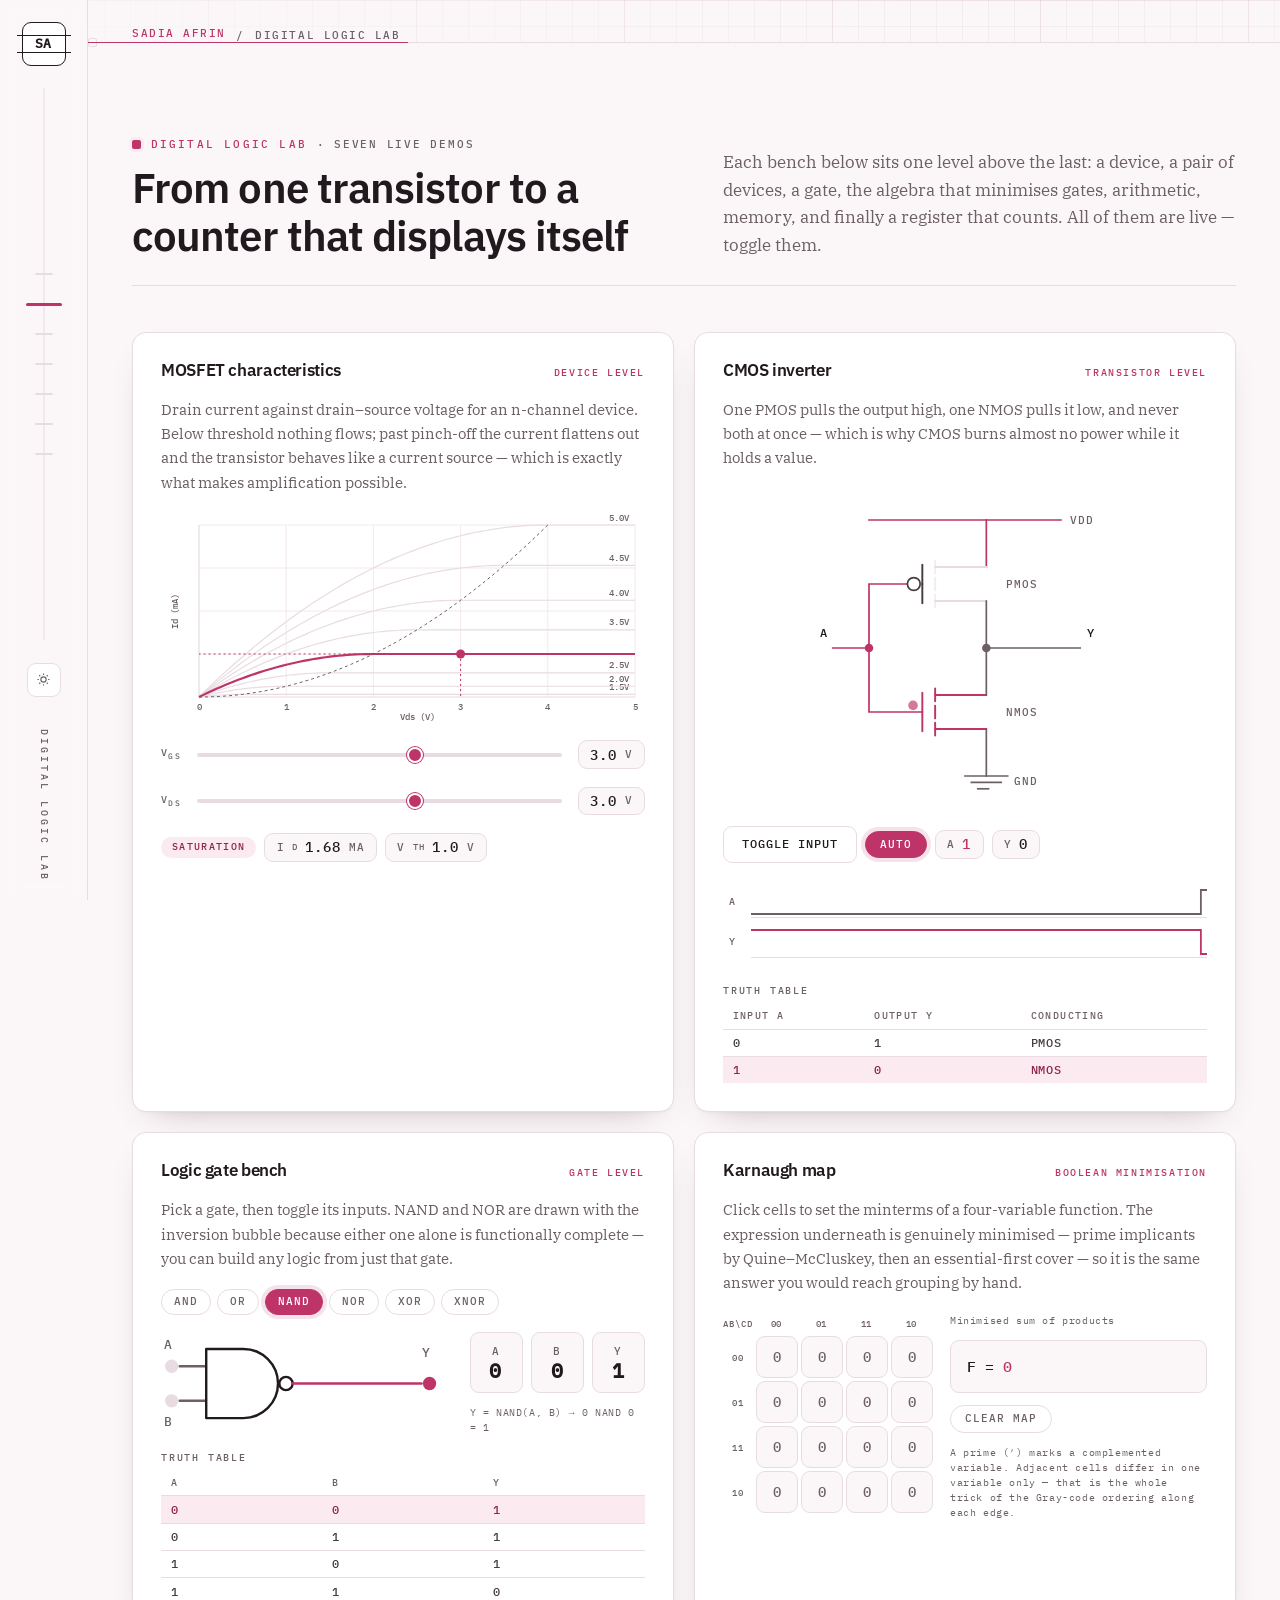
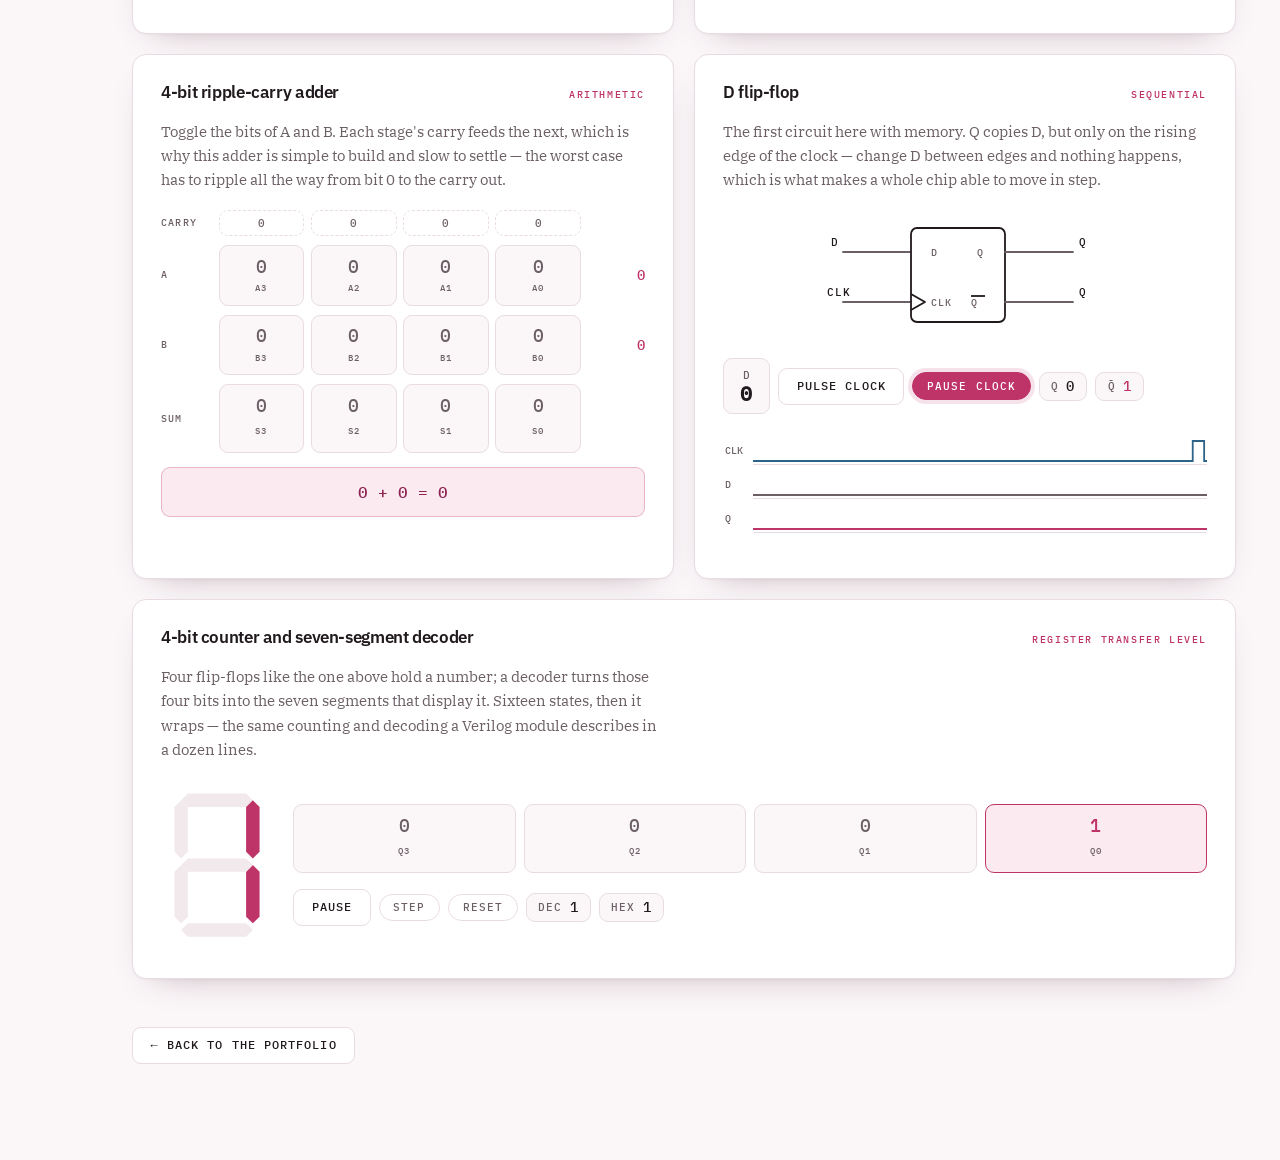
==== commit 1b531fb7: "Add files via upload" ====
--- a/lab.html
+++ b/lab.html
@@ -4,7 +4,7 @@
 <meta charset="utf-8">
 <meta name="viewport" content="width=device-width, initial-scale=1">
 <title>Digital Logic Lab — Sadia Afrin</title>
-<meta name="description" content="Three interactive digital-logic demonstrations: a CMOS inverter at transistor level, a two-input logic gate bench, and a 4-bit counter driving a seven-segment decoder.">
+<meta name="description" content="Seven interactive electronics demonstrations: MOSFET I–V curves, a CMOS inverter, a logic gate bench, a Karnaugh map minimiser, a 4-bit ripple-carry adder, a D flip-flop and a 4-bit counter with seven-segment decoder.">
 <meta name="author" content="Sadia Afrin">
 <meta name="color-scheme" content="light">
 
@@ -12,7 +12,7 @@
 
 <meta property="og:type" content="article">
 <meta property="og:title" content="Digital Logic Lab — Sadia Afrin">
-<meta property="og:description" content="A CMOS inverter, a logic gate bench and a 4-bit counter — all live and interactive.">
+<meta property="og:description" content="Seven live electronics demos, from a single transistor's I–V curve up to a counter that displays itself.">
 <meta property="og:locale" content="en_GB">
 <meta name="twitter:card" content="summary">
 
@@ -30,8 +30,12 @@
 <nav class="rail" aria-label="Sections">
   <a class="rail-die" href="index.html" aria-label="Back to the portfolio">SA</a>
   <div class="rail-bus" id="bus">
+    <a class="pin" href="#mosfet"><span class="pin-bar"></span><span class="pin-label">MOSFET</span></a>
     <a class="pin" href="#inverter"><span class="pin-bar"></span><span class="pin-label">Inverter</span></a>
     <a class="pin" href="#gates"><span class="pin-bar"></span><span class="pin-label">Gates</span></a>
+    <a class="pin" href="#karnaugh"><span class="pin-bar"></span><span class="pin-label">Karnaugh map</span></a>
+    <a class="pin" href="#adder"><span class="pin-bar"></span><span class="pin-label">Adder</span></a>
+    <a class="pin" href="#flipflop"><span class="pin-bar"></span><span class="pin-label">Flip-flop</span></a>
     <a class="pin" href="#counter"><span class="pin-bar"></span><span class="pin-label">Counter</span></a>
   </div>
   <button class="theme-btn" type="button" data-theme-toggle aria-label="Switch to dark theme">
@@ -45,8 +49,12 @@
 <div class="topbar">
   <a class="topbar-name" href="index.html">&#8592; S. Afrin</a>
   <nav class="topbar-links" aria-label="Sections">
+    <a href="#mosfet">MOSFET</a>
     <a href="#inverter">Inverter</a>
     <a href="#gates">Gates</a>
+    <a href="#karnaugh">Karnaugh</a>
+    <a href="#adder">Adder</a>
+    <a href="#flipflop">Flip-flop</a>
     <a href="#counter">Counter</a>
   </nav>
   <button class="theme-btn" type="button" data-theme-toggle aria-label="Switch to dark theme">
@@ -67,16 +75,43 @@
   <div class="wrap">
     <div class="lab-intro">
       <div class="block-head rv" style="margin-bottom:0">
-        <p class="eyebrow">Digital logic lab <span class="dim">· interactive</span></p>
-        <h1 id="lab-h">Three things worth building by hand</h1>
-      </div>
-      <p class="block-note rv" style="--d:80ms">Everything in a modern chip reduces to these: a transistor pair that inverts, a gate that decides, and a register that counts. All three below are live — toggle them.</p>
+        <p class="eyebrow">Digital logic lab <span class="dim">· seven live demos</span></p>
+        <h1 id="lab-h">From one transistor to a counter that displays itself</h1>
+      </div>
+      <p class="block-note rv" style="--d:80ms">Each bench below sits one level above the last: a device, a pair of devices, a gate, the algebra that minimises gates, arithmetic, memory, and finally a register that counts. All of them are live — toggle them.</p>
     </div>
 
     <div class="lab">
 
-      <!-- 1 — CMOS inverter -->
-      <div class="macro bench rv" id="inverter">
+      <!-- 1 — MOSFET I–V -->
+      <div class="macro bench rv" id="mosfet">
+        <div class="bench-head">
+          <h3>MOSFET characteristics</h3>
+          <p class="bench-tag">Device level</p>
+        </div>
+        <p class="lead">Drain current against drain–source voltage for an n-channel device. Below threshold nothing flows; past pinch-off the current flattens out and the transistor behaves like a current source — which is exactly what makes amplification possible.</p>
+
+        <canvas class="iv-canvas" id="iv" aria-hidden="true"></canvas>
+
+        <div class="slider-row">
+          <label for="vgs">V<sub>GS</sub></label>
+          <input class="range" type="range" id="vgs" min="0" max="5" step="0.1" value="3">
+          <span class="lvl"><b id="vgs-v">3.0</b>V</span>
+        </div>
+        <div class="slider-row">
+          <label for="vds">V<sub>DS</sub></label>
+          <input class="range" type="range" id="vds" min="0" max="5" step="0.1" value="3">
+          <span class="lvl"><b id="vds-v">3.0</b>V</span>
+        </div>
+        <div class="ctl">
+          <span class="region" id="iv-region">Saturation</span>
+          <span class="lvl">I<sub>D</sub> <b id="id-v">0.00</b>mA</span>
+          <span class="lvl">V<sub>TH</sub> <b>1.0</b>V</span>
+        </div>
+      </div>
+
+      <!-- 2 — CMOS inverter -->
+      <div class="macro bench rv" id="inverter" style="--d:80ms">
         <div class="bench-head">
           <h3>CMOS inverter</h3>
           <p class="bench-tag">Transistor level</p>
@@ -143,8 +178,8 @@
         </table>
       </div>
 
-      <!-- 2 — gate bench -->
-      <div class="macro bench rv" id="gates" style="--d:100ms">
+      <!-- 3 — gate bench -->
+      <div class="macro bench rv" id="gates">
         <div class="bench-head">
           <h3>Logic gate bench</h3>
           <p class="bench-tag">Gate level</p>
@@ -198,13 +233,142 @@
         </table>
       </div>
 
-      <!-- 3 — counter -->
+      <!-- 4 — Karnaugh map -->
+      <div class="macro bench rv" id="karnaugh" style="--d:80ms">
+        <div class="bench-head">
+          <h3>Karnaugh map</h3>
+          <p class="bench-tag">Boolean minimisation</p>
+        </div>
+        <p class="lead">Click cells to set the minterms of a four-variable function. The expression underneath is genuinely minimised — prime implicants by Quine–McCluskey, then an essential-first cover — so it is the same answer you would reach grouping by hand.</p>
+
+        <div class="kmap-stage">
+          <div class="kmap" id="kmap" role="group" aria-label="Four-variable Karnaugh map">
+            <span class="kmap-h">AB\CD</span>
+            <span class="kmap-h">00</span><span class="kmap-h">01</span><span class="kmap-h">11</span><span class="kmap-h">10</span>
+
+            <span class="kmap-h">00</span>
+            <button class="kcell" type="button" data-m="0" aria-pressed="false" aria-label="Minterm 0">0</button>
+            <button class="kcell" type="button" data-m="1" aria-pressed="false" aria-label="Minterm 1">0</button>
+            <button class="kcell" type="button" data-m="3" aria-pressed="false" aria-label="Minterm 3">0</button>
+            <button class="kcell" type="button" data-m="2" aria-pressed="false" aria-label="Minterm 2">0</button>
+
+            <span class="kmap-h">01</span>
+            <button class="kcell" type="button" data-m="4" aria-pressed="false" aria-label="Minterm 4">0</button>
+            <button class="kcell" type="button" data-m="5" aria-pressed="false" aria-label="Minterm 5">0</button>
+            <button class="kcell" type="button" data-m="7" aria-pressed="false" aria-label="Minterm 7">0</button>
+            <button class="kcell" type="button" data-m="6" aria-pressed="false" aria-label="Minterm 6">0</button>
+
+            <span class="kmap-h">11</span>
+            <button class="kcell" type="button" data-m="12" aria-pressed="false" aria-label="Minterm 12">0</button>
+            <button class="kcell" type="button" data-m="13" aria-pressed="false" aria-label="Minterm 13">0</button>
+            <button class="kcell" type="button" data-m="15" aria-pressed="false" aria-label="Minterm 15">0</button>
+            <button class="kcell" type="button" data-m="14" aria-pressed="false" aria-label="Minterm 14">0</button>
+
+            <span class="kmap-h">10</span>
+            <button class="kcell" type="button" data-m="8" aria-pressed="false" aria-label="Minterm 8">0</button>
+            <button class="kcell" type="button" data-m="9" aria-pressed="false" aria-label="Minterm 9">0</button>
+            <button class="kcell" type="button" data-m="11" aria-pressed="false" aria-label="Minterm 11">0</button>
+            <button class="kcell" type="button" data-m="10" aria-pressed="false" aria-label="Minterm 10">0</button>
+          </div>
+
+          <div class="kmap-side">
+            <p class="chart-note">Minimised sum of products</p>
+            <p class="kexpr" id="kexpr" aria-live="polite">F = <b>0</b></p>
+            <button class="fbtn" type="button" id="kmap-clear" style="align-self:flex-start">Clear map</button>
+            <p class="chart-note">A prime (′) marks a complemented variable. Adjacent cells differ in one variable only — that is the whole trick of the Gray-code ordering along each edge.</p>
+          </div>
+        </div>
+      </div>
+
+      <!-- 5 — 4-bit adder -->
+      <div class="macro bench rv" id="adder">
+        <div class="bench-head">
+          <h3>4-bit ripple-carry adder</h3>
+          <p class="bench-tag">Arithmetic</p>
+        </div>
+        <p class="lead">Toggle the bits of A and B. Each stage's carry feeds the next, which is why this adder is simple to build and slow to settle — the worst case has to ripple all the way from bit 0 to the carry out.</p>
+
+        <div class="adder">
+          <div class="adder-row">
+            <span class="adder-lbl">Carry</span>
+            <span class="carry" data-c="4">0</span>
+            <span class="carry" data-c="3">0</span>
+            <span class="carry" data-c="2">0</span>
+            <span class="carry" data-c="1">0</span>
+            <span></span>
+          </div>
+          <div class="adder-row">
+            <span class="adder-lbl">A</span>
+            <button class="bit" type="button" data-a="3" aria-pressed="false" aria-label="A bit 3"><b>0</b><span>A3</span></button>
+            <button class="bit" type="button" data-a="2" aria-pressed="false" aria-label="A bit 2"><b>0</b><span>A2</span></button>
+            <button class="bit" type="button" data-a="1" aria-pressed="false" aria-label="A bit 1"><b>0</b><span>A1</span></button>
+            <button class="bit" type="button" data-a="0" aria-pressed="false" aria-label="A bit 0"><b>0</b><span>A0</span></button>
+            <span class="adder-sum" id="ad-a">0</span>
+          </div>
+          <div class="adder-row">
+            <span class="adder-lbl">B</span>
+            <button class="bit" type="button" data-b="3" aria-pressed="false" aria-label="B bit 3"><b>0</b><span>B3</span></button>
+            <button class="bit" type="button" data-b="2" aria-pressed="false" aria-label="B bit 2"><b>0</b><span>B2</span></button>
+            <button class="bit" type="button" data-b="1" aria-pressed="false" aria-label="B bit 1"><b>0</b><span>B1</span></button>
+            <button class="bit" type="button" data-b="0" aria-pressed="false" aria-label="B bit 0"><b>0</b><span>B0</span></button>
+            <span class="adder-sum" id="ad-b">0</span>
+          </div>
+          <div class="adder-row">
+            <span class="adder-lbl">Sum</span>
+            <span class="bit" data-s="3"><b>0</b><span>S3</span></span>
+            <span class="bit" data-s="2"><b>0</b><span>S2</span></span>
+            <span class="bit" data-s="1"><b>0</b><span>S1</span></span>
+            <span class="bit" data-s="0"><b>0</b><span>S0</span></span>
+            <span></span>
+          </div>
+          <p class="adder-eq" id="ad-eq" aria-live="polite">0 + 0 = 0</p>
+        </div>
+      </div>
+
+      <!-- 6 — D flip-flop -->
+      <div class="macro bench rv" id="flipflop" style="--d:80ms">
+        <div class="bench-head">
+          <h3>D flip-flop</h3>
+          <p class="bench-tag">Sequential</p>
+        </div>
+        <p class="lead">The first circuit here with memory. Q copies D, but only on the rising edge of the clock — change D between edges and nothing happens, which is what makes a whole chip able to move in step.</p>
+
+        <svg class="dff-svg" viewBox="0 0 280 130" role="img" aria-label="D flip-flop symbol with D input, clock input, and Q and Q-bar outputs">
+          <path class="gwire" id="dff-wd" d="M18 42 H86"/>
+          <path class="gwire" id="dff-wc" d="M18 92 H86"/>
+          <rect class="dff-body" x="86" y="18" width="94" height="94" rx="6"/>
+          <path class="dff-clk" d="M86 84 L100 92 L86 100"/>
+          <text class="slab" x="106" y="46">D</text>
+          <text class="slab" x="106" y="96">CLK</text>
+          <text class="slab" x="152" y="46">Q</text>
+          <text class="slab" x="146" y="96">Q</text>
+          <path class="dff-clk" d="M146 86 H160" stroke-width="1.4"/>
+          <path class="gwire" id="dff-wq" d="M180 42 H248"/>
+          <path class="gwire" d="M180 92 H248"/>
+          <text class="slab-b" x="6" y="36">D</text>
+          <text class="slab-b" x="2" y="86">CLK</text>
+          <text class="slab-b" x="254" y="36">Q</text>
+          <text class="slab-b" x="254" y="86">Q</text>
+        </svg>
+
+        <div class="ctl">
+          <button class="tgl" type="button" id="dff-d" aria-pressed="false" style="flex:0 0 auto;padding:.5rem 1rem">D<b id="dff-dv">0</b></button>
+          <button class="btn" type="button" id="dff-pulse">Pulse clock</button>
+          <button class="fbtn" type="button" id="dff-run" aria-pressed="true">Pause clock</button>
+          <span class="lvl">Q <b id="dff-q">0</b></span>
+          <span class="lvl">Q&#772; <b id="dff-qb" class="hi">1</b></span>
+        </div>
+
+        <canvas class="wave" id="dff-wave" style="height:118px" aria-hidden="true"></canvas>
+      </div>
+
+      <!-- 7 — counter -->
       <div class="macro bench bench-wide rv" id="counter">
         <div class="bench-head">
           <h3>4-bit counter and seven-segment decoder</h3>
           <p class="bench-tag">Register transfer level</p>
         </div>
-        <p class="lead">Four flip-flops hold a number; a decoder turns those four bits into the seven segments that display it. Sixteen states, then it wraps — the same counting and decoding a Verilog module describes in a dozen lines.</p>
+        <p class="lead">Four flip-flops like the one above hold a number; a decoder turns those four bits into the seven segments that display it. Sixteen states, then it wraps — the same counting and decoding a Verilog module describes in a dozen lines.</p>
 
         <div class="count-stage">
           <svg class="seg-svg" viewBox="0 0 100 152" role="img" aria-label="Seven-segment display showing the current counter value">
--- a/css/styles.css
+++ b/css/styles.css
@@ -314,12 +314,6 @@
 .status .led{ width:7px; height:7px; flex:none; border-radius:50%; background:var(--resist); box-shadow:0 0 0 0 var(--glow); animation:led 2.4s ease-out infinite; }
 @keyframes led{ 0%{ box-shadow:0 0 0 0 var(--glow); } 70%{ box-shadow:0 0 0 9px rgba(0,0,0,0); } 100%{ box-shadow:0 0 0 0 rgba(0,0,0,0); } }
 
-/* terminal greeting */
-.term{ display:inline-flex; align-items:center; gap:.4rem; margin-bottom:.9rem; font:500 .8125rem/1 var(--mono); letter-spacing:.08em; color:var(--graphite); }
-.term b{ color:var(--resist); font-weight:500; }
-.term i{ display:block; width:7px; height:14px; background:var(--resist); animation:caret 1.05s step-end infinite; }
-@keyframes caret{ 0%,100%{ opacity:1; } 50%{ opacity:0; } }
-
 .name{ font-size:clamp(2.9rem,10.4vw,7rem); font-weight:700; letter-spacing:-.045em; line-height:.94; margin-bottom:.85rem; }
 .name .ch{ display:inline-block; will-change:transform,opacity; }
 .name .sp{ display:inline-block; width:.3em; }
@@ -444,34 +438,14 @@
 .about-grid{ display:grid; gap:clamp(2rem,4vw,3.25rem); align-items:start; }
 @media (min-width:940px){ .about-grid{ grid-template-columns:1.12fr .88fr; } }
 
-.lab-card{
-  display:grid; grid-template-columns:114px 1fr; gap:1.35rem; align-items:center;
-  margin-top:1.85rem; padding:1.3rem 1.45rem; text-decoration:none; color:inherit;
-  transition:transform .25s var(--ease), box-shadow .25s ease, border-color .25s ease;
-}
-.lab-card:hover{ transform:translateY(-3px); box-shadow:var(--shadow-lift); border-color:color-mix(in srgb, var(--resist) 42%, transparent); }
-.lab-card .die-art{ width:114px; max-width:none; margin:0; }
-.lab-card-txt{ display:flex; flex-direction:column; gap:.4rem; min-width:0; }
-.lab-card-txt h3{ font-size:1.0625rem; }
-/* targeted by class, not `.lab-card-txt p` — that would outrank .eyebrow and
-   overwrite its mono font with the serif stack */
-.lab-desc{ font-family:var(--serif); font-size:.9375rem; color:var(--graphite); }
-.lab-go{ display:inline-flex; align-items:center; gap:.45rem; margin-top:.3rem; font:500 .6875rem/1 var(--mono); letter-spacing:.14em; text-transform:uppercase; color:var(--resist); }
-.lab-go i{ font-style:normal; transition:transform .25s var(--ease); }
-.lab-card:hover .lab-go i{ transform:translateX(5px); }
-@media (max-width:520px){ .lab-card{ grid-template-columns:1fr; } }
-
-.die-art{ width:100%; max-width:340px; margin:1.5rem auto 0; display:block; }
-.die-art .pkg{ fill:var(--die); stroke:var(--ink); stroke-width:1.6; }
-.die-art .core{ fill:var(--resist-wash); stroke:var(--resist); stroke-width:1.4; }
-.die-art .leg{ stroke:var(--graphite); stroke-width:2.2; stroke-linecap:round; }
-.die-art .blk{ fill:none; stroke:var(--resist); stroke-width:1; opacity:.55; }
-.die-art .spark{ fill:var(--resist); opacity:0; animation:spark 3.2s ease-in-out infinite; }
-@keyframes spark{ 0%,72%,100%{ opacity:0; } 78%,88%{ opacity:1; } }
-/* transform-box:fill-box makes transform-origin resolve against the element,
-   not the viewBox — without it every SVG scale pivots on the canvas centre. */
-.die-art .ring{ fill:none; stroke:var(--resist); stroke-width:1.2; opacity:0; transform-box:fill-box; transform-origin:center; animation:ring 3.2s ease-out infinite; }
-@keyframes ring{ 0%{ opacity:.6; transform:scale(.55); } 60%,100%{ opacity:0; transform:scale(1.5); } }
+/* at a glance — the facts a reader wants without hunting for them */
+.facts{ padding:1.35rem 1.45rem; display:flex; flex-direction:column; gap:0; }
+.facts h3{ font:500 .6875rem/1 var(--mono); letter-spacing:.18em; text-transform:uppercase; color:var(--resist); padding-bottom:.9rem; border-bottom:1px solid var(--trace); }
+.fact{ display:flex; align-items:baseline; justify-content:space-between; gap:1rem; padding:.75rem 0; border-bottom:1px solid var(--trace-2); }
+.fact:last-child{ border-bottom:0; padding-bottom:0; }
+.fact-k{ font:500 .625rem/1.4 var(--mono); letter-spacing:.14em; text-transform:uppercase; color:var(--graphite); flex:none; }
+.fact-v{ font:500 .875rem/1.45 var(--sans); color:var(--ink); text-align:right; }
+.fact-v em{ font-style:normal; color:var(--resist); }
 
 /* ==========================================================================
    RESEARCH INTERESTS
@@ -652,31 +626,8 @@
 .overall span{ font:500 .6875rem/1.4 var(--mono); letter-spacing:.11em; text-transform:uppercase; color:var(--graphite); }
 
 /* ==========================================================================
-   JOURNEY
-   ========================================================================== */
-.journey{ position:relative; overflow-x:auto; padding-bottom:1rem; scrollbar-width:thin; }
-.journey-track{ position:relative; display:flex; gap:0; min-width:820px; padding-top:2.4rem; }
-.journey-track::before{ content:""; position:absolute; left:0; right:0; top:2.4rem; height:1px; background:var(--trace); }
-.journey-track::after{ content:""; position:absolute; left:0; top:2.4rem; height:1px; width:var(--draw,0%); background:var(--resist); transition:width 1.6s var(--ease); }
-.jstep{ position:relative; flex:1; padding:1.4rem .75rem 0 0; }
-.jstep::before{ content:""; position:absolute; left:0; top:-4px; width:9px; height:9px; border-radius:50%; background:var(--wafer); border:2px solid var(--trace); transition:border-color .3s ease, box-shadow .3s ease; }
-.block-alt .jstep::before{ background:var(--wafer-2); }
-.jstep:hover::before{ border-color:var(--resist); box-shadow:0 0 0 4px var(--resist-wash); }
-.jstep-y{ position:absolute; top:-2.4rem; left:0; font:500 .75rem/1 var(--mono); letter-spacing:.12em; color:var(--resist); font-variant-numeric:tabular-nums; }
-.jstep h3{ font-size:.9375rem; line-height:1.3; margin-bottom:.3rem; }
-.jstep p{ font:400 .75rem/1.5 var(--mono); letter-spacing:.02em; color:var(--graphite); }
-
-/* ==========================================================================
-   REFERENCES & CONTACT
-   ========================================================================== */
-.ref{ padding:1.25rem 1.35rem; display:grid; grid-template-columns:auto 1fr; gap:1rem; align-items:center; transition:transform .25s var(--ease), box-shadow .25s ease, border-color .25s ease; }
-.ref:hover{ transform:translateY(-3px); box-shadow:var(--shadow-lift); border-color:color-mix(in srgb, var(--resist) 38%, transparent); }
-.ref-av{ width:48px; height:48px; border-radius:50%; display:grid; place-items:center; background:var(--resist-wash); color:var(--resist-deep); font:600 .875rem/1 var(--mono); letter-spacing:.04em; }
-.ref-info{ display:flex; flex-direction:column; gap:.2rem; min-width:0; }
-.ref-info b{ font:600 .9375rem/1.4 var(--sans); color:var(--ink); }
-.ref-info span{ font-family:var(--serif); font-size:.875rem; color:var(--graphite); }
-.refs-note{ font:400 .6875rem/1.6 var(--mono); letter-spacing:.04em; color:var(--graphite); margin-top:.85rem; }
-
+   CONTACT
+   ========================================================================== */
 .contact{ background:var(--wafer); }
 .contact-grid{ display:grid; gap:clamp(2rem,4vw,3rem); align-items:start; }
 @media (min-width:940px){ .contact-grid{ grid-template-columns:1.1fr .9fr; } }
@@ -792,6 +743,52 @@
 .bit span{ font:500 .5625rem/1.5 var(--mono); letter-spacing:.12em; text-transform:uppercase; color:var(--graphite); }
 .bit.hi{ border-color:var(--resist); background:var(--resist-wash); }
 .bit.hi b{ color:var(--resist); }
+button.bit{ cursor:pointer; font-family:inherit; }
+button.bit:hover{ border-color:var(--graphite); }
+button.bit.hi:hover{ border-color:var(--resist); }
+
+/* ---- MOSFET I–V ---- */
+.iv-canvas{ width:100%; height:210px; display:block; }
+.slider-row{ display:flex; align-items:center; gap:.85rem; }
+.slider-row label{ font:500 .625rem/1 var(--mono); letter-spacing:.14em; text-transform:uppercase; color:var(--graphite); flex:none; }
+.range{ flex:1; min-width:0; height:20px; -webkit-appearance:none; appearance:none; background:transparent; cursor:pointer; }
+.range::-webkit-slider-runnable-track{ height:4px; border-radius:2px; background:var(--trace); }
+.range::-moz-range-track{ height:4px; border-radius:2px; background:var(--trace); }
+.range::-webkit-slider-thumb{ -webkit-appearance:none; appearance:none; width:16px; height:16px; margin-top:-6px; border-radius:50%; background:var(--resist); border:2px solid var(--die); box-shadow:0 0 0 1px var(--resist); }
+.range::-moz-range-thumb{ width:16px; height:16px; border-radius:50%; background:var(--resist); border:2px solid var(--die); box-shadow:0 0 0 1px var(--resist); }
+.region{ display:inline-flex; align-items:center; gap:.45rem; padding:.35rem .7rem; border-radius:999px; background:var(--resist-wash); color:var(--resist-deep); font:500 .625rem/1 var(--mono); letter-spacing:.13em; text-transform:uppercase; }
+
+/* ---- Karnaugh map ---- */
+.kmap-stage{ display:grid; gap:1.1rem; }
+@media (min-width:560px){ .kmap-stage{ grid-template-columns:auto 1fr; align-items:start; } }
+.kmap{ display:grid; grid-template-columns:auto repeat(4, 42px); gap:3px; }
+.kmap-h{ display:grid; place-items:center; font:500 .5625rem/1 var(--mono); letter-spacing:.1em; color:var(--graphite); min-height:20px; }
+.kcell{
+  width:42px; height:42px; cursor:pointer; padding:0;
+  display:grid; place-items:center; border-radius:var(--radius-sm);
+  border:1px solid var(--trace); background:var(--wafer); color:var(--graphite);
+  font:500 .875rem/1 var(--mono); font-variant-numeric:tabular-nums;
+  transition:background .18s ease, border-color .18s ease, color .18s ease;
+}
+.kcell:hover{ border-color:var(--graphite); }
+.kcell.one{ background:var(--resist); border-color:var(--resist); color:#fff; }
+.kexpr{ padding:.85rem 1rem; border-radius:var(--radius-sm); background:var(--wafer); border:1px solid var(--trace); font:500 .9375rem/1.6 var(--mono); color:var(--ink); word-break:break-word; }
+.kexpr b{ color:var(--resist); font-weight:500; }
+.kmap-side{ display:flex; flex-direction:column; gap:.75rem; }
+
+/* ---- adder ---- */
+.adder{ display:flex; flex-direction:column; gap:.55rem; }
+.adder-row{ display:grid; grid-template-columns:3.2rem repeat(4, 1fr) 3.6rem; gap:.4rem; align-items:center; }
+.adder-lbl{ font:500 .625rem/1 var(--mono); letter-spacing:.12em; text-transform:uppercase; color:var(--graphite); }
+.adder-sum{ font:500 .875rem/1 var(--mono); color:var(--resist); text-align:right; font-variant-numeric:tabular-nums; }
+.carry{ display:grid; place-items:center; height:26px; border-radius:var(--radius-sm); border:1px dashed var(--trace); font:500 .6875rem/1 var(--mono); color:var(--graphite); font-variant-numeric:tabular-nums; transition:border-color .2s ease, color .2s ease, background .2s ease; }
+.carry.hi{ border-style:solid; border-color:var(--resist); color:var(--resist); background:var(--resist-wash); }
+.adder-eq{ margin-top:.35rem; padding:.75rem .95rem; border-radius:var(--radius-sm); background:var(--resist-wash); border:1px solid color-mix(in srgb, var(--resist) 30%, transparent); font:500 1rem/1.5 var(--mono); color:var(--resist-deep); font-variant-numeric:tabular-nums; text-align:center; }
+
+/* ---- D flip-flop ---- */
+.dff-svg{ width:100%; max-width:280px; height:auto; margin-inline:auto; display:block; }
+.dff-body{ fill:var(--die); stroke:var(--ink); stroke-width:1.8; }
+.dff-clk{ fill:none; stroke:var(--ink); stroke-width:1.8; stroke-linejoin:round; }
 
 /* ==========================================================================
    REVEAL & MOTION PREFERENCES
@@ -814,6 +811,5 @@
   .html-js .rv,.html-js .name .ch{ opacity:1 !important; transform:none !important; }
   .hero::after{ display:none; }
   .block::after{ width:min(38%, 320px) !important; }
-  .journey-track::after{ width:100% !important; }
   .bus-track{ animation:none !important; }
 }
